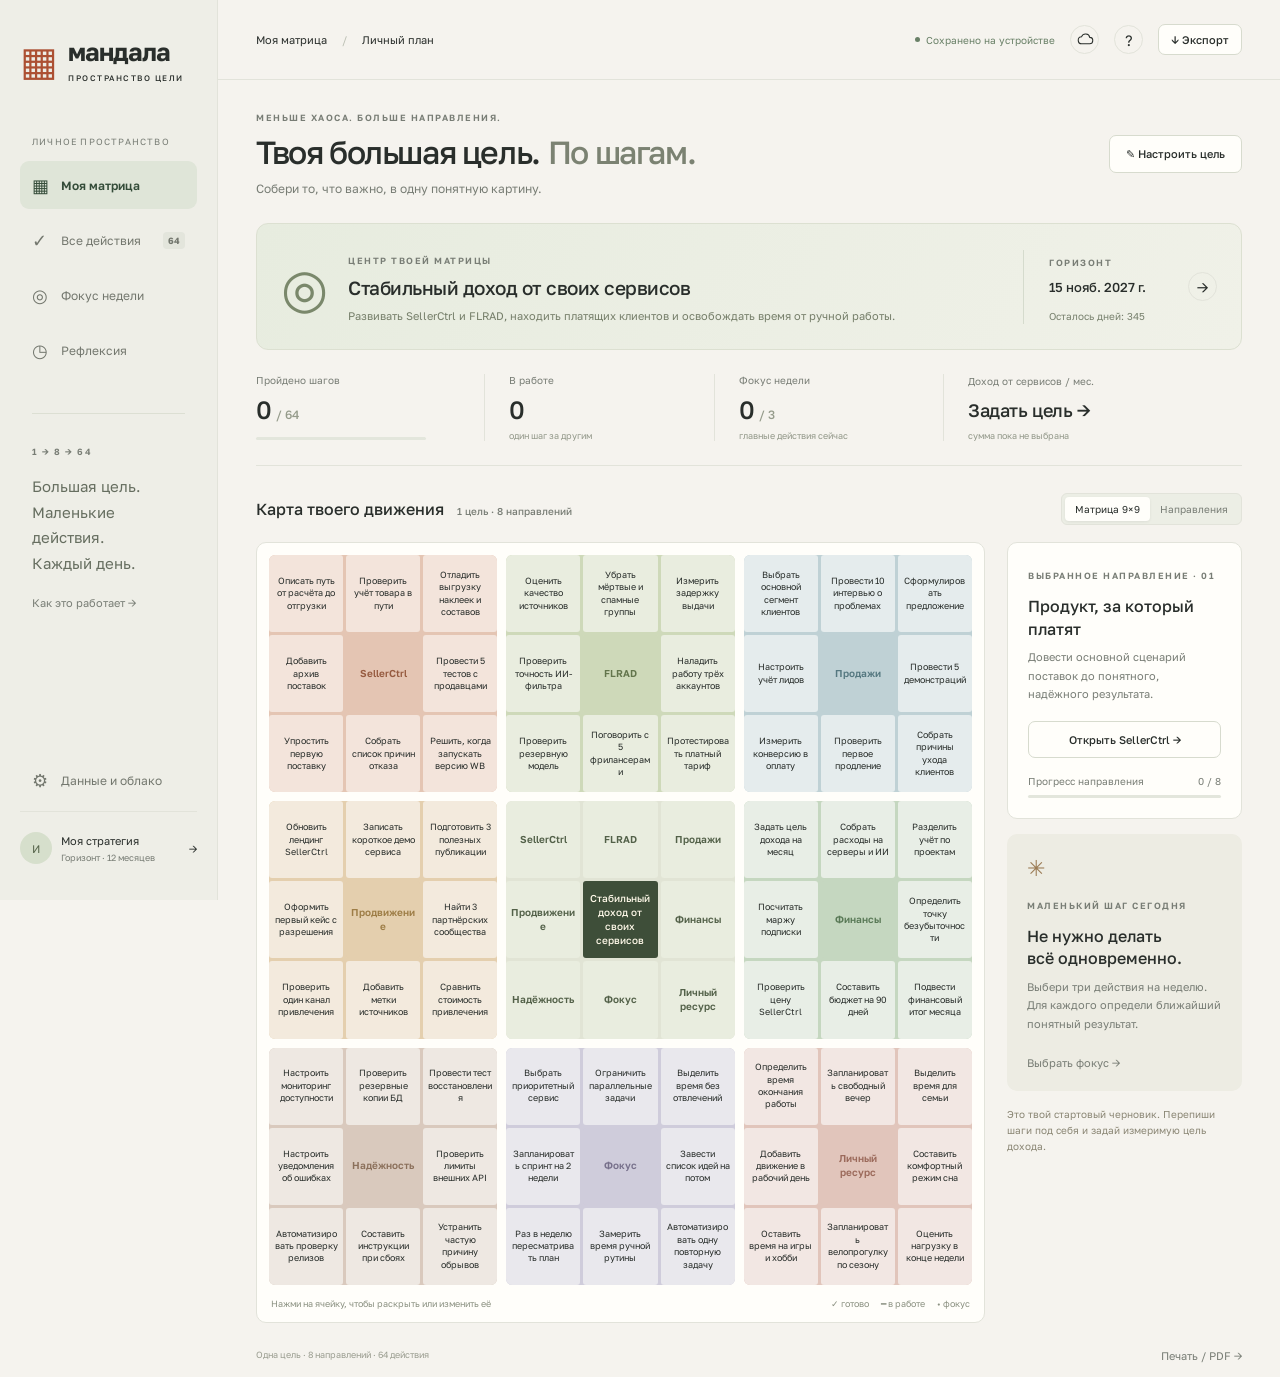
==== index.html @ 82a9fc9a "update 0.2" ====
<!doctype html>
<html lang="ru"><head><meta charset="utf-8"><meta name="viewport" content="width=device-width,initial-scale=1"><meta name="theme-color" content="#f5f3ee"><meta name="description" content="Личная матрица целей: одно намерение, восемь направлений, 64 конкретных шага."><title>Мандала — пространство цели</title><link rel="icon" href="assets/icon.svg" type="image/svg+xml"><link rel="stylesheet" href="styles.css"></head>
<body>
<aside class="sidebar"><a href="#" class="brand" aria-label="Мандала — главная"><span class="brand-mark">▦</span><span>мандала<small>ПРОСТРАНСТВО ЦЕЛИ</small></span></a><div class="workspace-label">ЛИЧНОЕ ПРОСТРАНСТВО</div><nav aria-label="Основная навигация"><button class="nav active" data-view="matrix"><span>▦</span> Моя матрица</button><button class="nav" data-view="actions"><span class="nav-check">✓</span> Все действия <b>64</b></button><button class="nav" data-view="focus"><span>◎</span> Фокус недели</button><button class="nav" data-view="reviews"><span>◷</span> Рефлексия</button></nav><div class="sidebar-note"><span class="eyebrow">1 → 8 → 64</span><p>Большая цель.<br>Маленькие действия.<br>Каждый день.</p><button class="text-btn" data-act="help">Как это работает →</button></div><div class="sidebar-bottom"><button class="nav" data-act="settings"><span>⚙︎</span> Данные и облако</button><button class="profile" data-act="goal"><span class="avatar">И</span><span>Моя стратегия<small>Горизонт · 12 месяцев</small></span><span>→</span></button></div></aside>
<main><header class="topbar"><span id="breadcrumb">Моя матрица <span class="slash">/</span> Личный план</span><div class="top-actions"><span id="save-state" role="status"><i></i> Сохранено на устройстве</span><button class="icon-btn" data-act="settings" aria-label="Данные и облако"><svg aria-hidden="true" viewBox="0 0 24 24" width="17" height="17" fill="none" stroke="currentColor" stroke-width="1.5"><path d="M7 18a5 5 0 0 1-.5-10A6 6 0 0 1 18 9a4.5 4.5 0 0 1-.5 9Z"/></svg></button><button class="icon-btn" data-act="help" aria-label="Помощь">?</button><button class="btn small" data-act="export">↓ Экспорт</button></div></header>
<div class="page"><section class="page-heading"><div><div class="eyebrow">МЕНЬШЕ ХАОСА. БОЛЬШЕ НАПРАВЛЕНИЯ.</div><h1 id="page-title">Твоя большая цель.<span>По шагам.</span></h1><p id="page-description">Собери то, что важно, в одну понятную картину.</p></div><button class="btn" data-act="goal">✎ Настроить цель</button></section>
<section class="goal-banner"><div class="goal-symbol">◎</div><div class="goal-copy"><span class="eyebrow">ЦЕНТР ТВОЕЙ МАТРИЦЫ</span><h2 id="goal-title"></h2><p id="goal-subtitle"></p></div><div class="goal-deadline"><span class="eyebrow">ГОРИЗОНТ</span><strong id="goal-date"></strong><small id="days-left"></small></div><button class="icon-btn" data-act="goal" aria-label="Редактировать главную цель">→</button></section>
<section class="metrics" aria-label="Прогресс"><div><span>Пройдено шагов</span><strong id="done-count">0 <small>/ 64</small></strong><div class="progress-track"><i id="total-bar"></i></div></div><div><span>В работе</span><strong id="doing-count">0</strong><small>один шаг за другим</small></div><div><span>Фокус недели</span><strong id="focus-count">0 <small>/ 3</small></strong><small>главные действия сейчас</small></div><button data-act="goal" class="metric-button"><span>Доход от сервисов / мес.</span><strong id="income">Задать цель →</strong><small id="income-note">выбери свой ориентир</small></button></section>
<div id="view-content"></div>
<footer><span>Одна цель · 8 направлений · 64 действия</span><button class="text-btn" data-act="print">Печать / PDF →</button></footer></div></main>
<dialog id="editor" aria-labelledby="dialog-title"><div class="dialog-head"><span class="eyebrow" id="dialog-kicker">ТВОЙ СЛЕДУЮЩИЙ ШАГ</span><button class="icon-btn" data-act="close" aria-label="Закрыть">×</button></div><div id="dialog-content"></div></dialog><div id="toast" role="status" aria-live="polite"></div><input type="file" id="import-file" accept="application/json,.json" hidden>
<script src="seed.js"></script><script src="core.js"></script><script src="app.js"></script></body></html>
---- styles.css ----
@import url('https://fonts.googleapis.com/css2?family=Golos+Text:wght@400;500;600;700;800&display=swap');
:root{--paper:#f5f3ee;--white:#fffefa;--ink:#292e2b;--muted:#787d75;--line:#e2e3da;--accent:#ac5033;--green:#466954;--soft:#eef1e8;--shadow:0 16px 60px #252e2114;font-family:'Golos Text',-apple-system,BlinkMacSystemFont,'Segoe UI',sans-serif;color:var(--ink);background:var(--paper);font-synthesis:none}*{box-sizing:border-box}body{margin:0}button,input,textarea,select{font:inherit}button,a,input,textarea,select{-webkit-tap-highlight-color:transparent}button{cursor:pointer;color:inherit}button:disabled{opacity:.5;cursor:wait}button:focus-visible,a:focus-visible{outline:3px solid #b47956;outline-offset:3px}button{transition:background .16s,box-shadow .16s}a{color:var(--accent)}.sidebar{position:fixed;inset:0 auto 0 0;width:218px;background:#eeeee7;border-right:1px solid var(--line);padding:36px 20px;display:flex;flex-direction:column;z-index:10}.brand{display:flex;gap:11px;align-items:center;text-decoration:none;color:var(--ink);font-size:25px;font-weight:700;letter-spacing:-1px}.brand-mark{font-size:40px;color:var(--accent);line-height:1}.brand small{display:block;font-size:8px;letter-spacing:1.5px;margin-top:6px;font-weight:500}.workspace-label{font-size:9px;letter-spacing:1.2px;color:var(--muted);margin:53px 12px 14px}.nav{border:0;background:transparent;width:100%;padding:13px 12px;text-align:left;border-radius:9px;display:flex;gap:10px;align-items:center;font-size:12px;margin-bottom:7px;color:#73776e}.nav>span{font-size:18px;width:19px}.nav b{margin-left:auto;background:#e3e5dc;padding:3px 5px;font-size:9px;border-radius:4px}.nav:hover,.nav.active{background:#dfe5d8;color:#344c39}.nav.active{font-weight:600}.sidebar-note{border-top:1px solid #dcdfd3;margin:32px 12px 0;padding-top:25px}.eyebrow{font-size:9px;letter-spacing:1.5px;font-weight:600;color:var(--muted)}.sidebar-note p{font-size:15px;line-height:1.7;color:#666e60}.text-btn{border:0;background:none;padding:0;font-size:11px;color:var(--muted)}.text-btn:hover{color:var(--accent)}.sidebar-bottom{margin-top:auto;padding-top:30px}.profile{display:flex;gap:9px;align-items:center;border:0;border-top:1px solid var(--line);padding:20px 0 0;background:none;text-align:left;width:100%;font-size:11px}.profile small{display:block;color:var(--muted);font-size:9px;margin-top:5px}.profile>span:last-child{margin-left:auto}.avatar{display:grid;place-items:center;background:#d6dfcc;border-radius:50%;width:32px;height:32px;color:#56654b}main{margin-left:218px}.topbar{height:80px;border-bottom:1px solid var(--line);display:flex;align-items:center;justify-content:space-between;padding:0 38px;font-size:11px}.slash{padding:0 12px;color:#bbbfb3}.top-actions{display:flex;gap:15px;align-items:center}#save-state{color:#698067;font-size:10px;display:flex;align-items:center;gap:6px}#save-state i{width:5px;height:5px;background:currentColor;border-radius:50%}.icon-btn{display:inline-grid;place-items:center;border:1px solid var(--line);border-radius:50%;width:29px;height:29px;background:transparent;font-size:15px;flex-shrink:0}.btn{border:1px solid #d7dbce;background:var(--white);border-radius:7px;padding:11px 16px;font-size:11px;font-weight:500;display:inline-flex;gap:7px;align-items:center;justify-content:center;text-decoration:none}.btn:hover{background:#eeeee5}.btn.primary{background:var(--ink);color:white;border-color:var(--ink)}.btn.primary:hover{background:#435144}.btn.small{padding:8px 12px}.btn.danger{color:#a14837}.page{padding:32px 38px 15px;max-width:1600px;margin:auto}.page-heading{display:flex;align-items:center;justify-content:space-between;margin-bottom:27px;gap:20px}.page-heading h1{font-size:32px;letter-spacing:-1.4px;font-weight:500;margin:10px 0}.page-heading h1 span{color:#7b8272;margin-left:8px}.page-heading p{font-size:12px;color:var(--muted);margin:0}.goal-banner{border:1px solid #dce0d1;border-radius:12px;background:linear-gradient(120deg,#e7ecdf,#f0f1e8);padding:24px;display:flex;align-items:center;gap:20px}.goal-symbol{font-size:54px;line-height:1;color:#7a886b;flex-shrink:0}.goal-copy{flex:1}.goal-copy h2{font-size:19px;letter-spacing:-.5px;font-weight:500;margin:8px 0}.goal-copy p{font-size:11px;color:#757e69;margin:0;line-height:1.65;max-width:620px}.goal-deadline{border-left:1px solid #d5dbcd;padding-left:25px;min-width:145px}.goal-deadline strong{font-size:13px;display:block;margin:9px 0;font-weight:500}.goal-deadline small{font-size:10px;color:#78816e}.metrics{display:grid;grid-template-columns:1fr 1fr 1fr 1.3fr;border-bottom:1px solid var(--line);padding:24px 0;margin-bottom:27px}.metrics>div,.metric-button{padding:0 24px;border-right:1px solid var(--line)}.metrics>div:first-child{padding-left:0}.metrics>div>span,.metric-button>span{display:block;font-size:10px;color:var(--muted);margin-bottom:8px}.metrics strong{display:block;font-size:25px;font-weight:500;letter-spacing:-.8px}.metrics strong small{font-size:12px;color:#959b8b;letter-spacing:0}.metrics>div>small,.metric-button>small{display:block;margin-top:5px;font-size:9px;color:#929889}.metric-button{border:0;background:transparent;text-align:left;padding-right:0}.metric-button strong{font-size:18px;letter-spacing:-.4px;margin:12px 0 9px}.progress-track{height:3px;background:#e3e6dc;margin-top:12px;width:100%;max-width:170px;border-radius:3px}.progress-track i{display:block;height:100%;background:#7d9467;border-radius:3px}.section-bar{display:flex;justify-content:space-between;align-items:center;margin-bottom:17px;gap:12px}.section-bar h3{font-size:16px;font-weight:500;margin:0}.section-bar small{color:var(--muted);font-size:10px;margin-left:9px}.segmented{display:flex;border:1px solid var(--line);border-radius:6px;padding:3px;background:#eceee5}.segmented button{border:0;padding:6px 10px;background:none;color:var(--muted);font-size:10px;border-radius:4px}.segmented button.active{background:var(--white);color:var(--ink);box-shadow:0 1px 3px #0001}.matrix-layout{display:grid;grid-template-columns:minmax(0,1fr) 235px;gap:22px;align-items:start}.matrix-shell{border:1px solid var(--line);border-radius:10px;padding:12px;background:#fffefa;overflow-x:auto}.matrix{display:grid;grid-template-columns:repeat(3,minmax(0,1fr));gap:9px;min-width:600px}.block{display:grid;grid-template-columns:repeat(3,minmax(0,1fr));gap:3px;border-radius:6px;overflow:hidden;background:var(--tone)}.cell{border:0;border-radius:3px;background:var(--pale);padding:7px 5px;min-width:0;aspect-ratio:1 / 1.04;font-size:9px;line-height:1.38;overflow-wrap:anywhere;text-align:center;position:relative;display:flex;align-items:center;justify-content:center}.cell:hover{filter:brightness(.96);box-shadow:inset 0 0 0 2px var(--tone)}.cell.area-cell{background:var(--tone);font-weight:600;color:var(--deep);font-size:10px}.cell.goal-cell{background:#3e4e39;color:#fff9e9;font-size:10px;font-weight:500;padding:6px}.block.central{background:#e1e4d5}.block.central .area-cell{background:#e9eddf;color:#536149}.cell.done::after{content:'✓';position:absolute;right:3px;top:1px;font-size:9px;color:#416b38}.cell.doing{box-shadow:inset 0 -3px var(--deep)}.cell.focused::before{content:'•';position:absolute;left:5px;top:0;color:var(--accent)}.matrix-caption{display:flex;justify-content:space-between;gap:10px;font-size:9px;color:#8b9181;margin:13px 2px 1px}.legend{display:flex;gap:12px}.legend i{display:inline-block;width:5px;height:5px;background:#7e956c;border-radius:50%;margin-right:4px}.side-card{border:1px solid var(--line);border-radius:10px;background:var(--white);padding:20px;margin-bottom:15px}.side-card h3{font-size:16px;font-weight:500;line-height:1.4;margin:12px 0 8px}.side-card p{font-size:11px;line-height:1.7;color:var(--muted);margin:0 0 17px}.side-card .btn{width:100%}.mini-progress{display:flex;justify-content:space-between;font-size:10px;color:var(--muted);margin:17px 0 6px}.side-card .progress-track{max-width:none;margin-top:8px}.side-card.tip{background:#edece3;border:0}.tip-icon{color:#9b7b54;font-size:22px;margin-bottom:12px}.draft-note{font-size:10px;line-height:1.6;color:#8a8674;margin:14px 0 0}.areas-grid{display:grid;grid-template-columns:repeat(4,1fr);gap:12px}.area-card{border:1px solid var(--line);border-radius:10px;background:var(--pale);padding:20px;text-align:left;min-height:150px}.area-card h3{font-size:17px;margin:15px 0 9px;font-weight:500}.area-card p{font-size:11px;color:var(--muted);line-height:1.5}.area-card small{color:var(--deep);font-size:10px}.area-num{font-size:10px;color:var(--deep)}.focus-matrix{display:grid;grid-template-columns:repeat(3,1fr);gap:8px}.focus-matrix .cell{font-size:13px;aspect-ratio:1.1;min-height:90px}.focus-matrix .area-cell{font-size:18px}.direction-header{display:flex;align-items:center;justify-content:space-between;margin-bottom:18px}.direction-header h3{font-size:19px;font-weight:500;margin:0}.filter-row{display:flex;gap:10px;margin-bottom:20px}.filter-row input{flex:1;min-width:80px}.filter-row select{max-width:220px}.task-list{display:grid;gap:8px}.task-row{display:flex;align-items:center;background:var(--white);border:1px solid var(--line);border-radius:9px;padding:14px 17px;gap:14px}.task-check{border:1px solid #cfd4c5;background:transparent;width:22px;height:22px;border-radius:50%;flex-shrink:0;padding:0;font-size:11px}.task-check.checked{background:#64805b;border-color:#64805b;color:white}.task-body{flex:1;border:0;background:none;text-align:left;padding:0;min-width:0}.task-body strong{display:block;font-size:12px;font-weight:500;overflow-wrap:anywhere}.task-body small{display:block;font-size:10px;color:var(--muted);margin-top:6px}.task-row.is-done .task-body strong{text-decoration:line-through;color:#7d8574}.star-btn{border:0;background:none;color:#9b9d8e;font-size:22px;padding:5px}.star-btn.selected{color:var(--accent)}.badge{font-size:9px;padding:5px 8px;border-radius:4px;background:#edf0e6;color:#738367;white-space:nowrap}.badge.doing{background:#f3e9d8;color:#9e7845}.badge.overdue{background:#f7e3df;color:#9f5141}.empty-state{padding:60px 25px;border:1px dashed #ced5c4;text-align:center;border-radius:10px}.empty-state h3{font-size:19px;font-weight:500}.empty-state p{font-size:12px;color:var(--muted);line-height:1.8;max-width:440px;margin:0 auto 20px}.review-grid{display:grid;grid-template-columns:repeat(2,1fr);gap:16px}.review-card{border:1px solid var(--line);border-radius:10px;background:var(--white);padding:24px}.review-card h3{font-size:16px;font-weight:500;margin-top:0}.review-card h4{font-size:10px;text-transform:uppercase;color:var(--muted);letter-spacing:1px;margin:20px 0 7px}.review-card p{font-size:12px;white-space:pre-wrap;line-height:1.7;overflow-wrap:anywhere}.review-card .text-btn{margin-right:15px}footer{display:flex;justify-content:space-between;padding:26px 0 0;color:#9a9d90;font-size:9px}dialog{border:1px solid #d9ddcf;padding:25px;border-radius:15px;background:var(--white);color:var(--ink);width:560px;max-width:calc(100vw - 24px);max-height:90dvh;box-shadow:var(--shadow)}dialog::backdrop{background:#29322670;backdrop-filter:blur(4px)}.dialog-head{display:flex;justify-content:space-between;align-items:center}.dialog-head .icon-btn{font-size:20px}dialog h2{font-size:25px;font-weight:500;letter-spacing:-.6px;margin:16px 0 9px}dialog p{font-size:12px;line-height:1.7;color:var(--muted)}label{display:block;font-size:11px;font-weight:500;margin:18px 0 7px}input,textarea,select{width:100%;border:1px solid #d9ddcf;border-radius:6px;background:#fffefb;padding:11px 12px;font-size:12px;color:var(--ink)}input:focus,textarea:focus,select:focus{outline:2px solid #9ba98c;outline-offset:1px}textarea{resize:vertical;line-height:1.6;min-height:86px}.form-row{display:grid;grid-template-columns:1fr 1fr;gap:14px}.dialog-actions{display:flex;justify-content:flex-end;gap:10px;margin-top:24px}.check-label{display:flex;align-items:center;gap:9px;font-weight:400}.check-label input{width:auto;accent-color:var(--accent)}.help-grid{display:grid;grid-template-columns:1fr;gap:10px;margin-top:20px}.help-grid div{background:var(--soft);padding:13px;border-radius:6px;font-size:12px;line-height:1.65}.help-grid b{color:var(--green)}.settings-block{border-top:1px solid var(--line);padding:18px 0 0;margin-top:20px}.settings-block h3{font-size:14px;font-weight:500;margin:0 0 9px}.settings-buttons{display:flex;flex-wrap:wrap;gap:8px}.small-note{font-size:10px!important;line-height:1.65}.notice{border:1px solid #e6d5b4;background:#fbf4e6;border-radius:7px;padding:12px;margin:12px 0;font-size:11px;line-height:1.7;color:#866b42}.error{color:#a13a27!important}.cloud-status{font-size:12px;color:var(--green);line-height:1.6;margin:12px 0;overflow-wrap:anywhere}#toast{position:fixed;bottom:28px;left:50%;transform:translate(-50%,15px);padding:12px 20px;background:#303e2e;color:white;box-shadow:var(--shadow);border-radius:8px;font-size:12px;max-width:90vw;z-index:100;opacity:0;pointer-events:none;transition:opacity .2s,transform .2s}.show#toast{opacity:1;transform:translate(-50%,0)}.mobile-hint{display:none}
@media(min-width:1700px){.cell{font-size:11px}.cell.area-cell,.cell.goal-cell{font-size:12px}}
@media(max-width:1250px){.sidebar{width:185px;padding:30px 15px}.brand{font-size:22px}main{margin-left:185px}.page{padding:28px 25px}.topbar{padding:0 25px}.matrix-layout{grid-template-columns:minmax(0,1fr)}.matrix-aside{display:grid;grid-template-columns:1fr 1fr;gap:14px}.matrix-aside .draft-note{display:none}.matrix{min-width:570px}.cell{font-size:10px;aspect-ratio:1.2}.goal-copy h2{font-size:18px}.areas-grid{grid-template-columns:repeat(2,1fr)}}
@media(max-width:760px){.sidebar{position:sticky;top:0;width:100%;height:auto;padding:13px 17px 7px;border-right:0;border-bottom:1px solid var(--line);background:#eeeee7f7;backdrop-filter:blur(8px)}.brand{font-size:20px;gap:8px}.brand-mark{font-size:29px}.brand small{font-size:6px;margin-top:3px}.workspace-label,.sidebar-note,.sidebar-bottom{display:none}.sidebar nav{display:flex;gap:4px;margin-top:12px}.nav{font-size:10px;justify-content:center;padding:9px 5px;gap:4px;margin:0}.nav>span{font-size:14px;width:auto}.nav b{display:none}main{margin:0}.topbar{height:51px;padding:0 18px}.topbar>#breadcrumb{display:none}.top-actions{justify-content:space-between;width:100%;gap:9px}#save-state{font-size:9px;flex:1}.page{padding:25px 18px}.page-heading{align-items:flex-start;margin-bottom:22px}.page-heading h1{font-size:26px;line-height:1.25;letter-spacing:-1px}.page-heading h1 span{display:block;margin-left:0}.page-heading .eyebrow{font-size:7px;letter-spacing:1px}.page-heading p{font-size:11px;line-height:1.6}.page-heading>.btn{font-size:0;padding:8px;white-space:nowrap}.page-heading>.btn:after{content:'✎';font-size:15px}.goal-banner{padding:18px;gap:12px;align-items:flex-start;flex-wrap:wrap}.goal-symbol{font-size:35px}.goal-copy{flex-basis:calc(100% - 50px)}.goal-copy h2{font-size:16px;line-height:1.5}.goal-copy p{font-size:10px}.goal-deadline{border:0;border-top:1px solid #d5dbcd;padding:12px 0 0;flex:1;display:flex;align-items:center;gap:10px;flex-wrap:wrap}.goal-deadline strong{font-size:11px;margin:0}.goal-deadline small{font-size:9px}.goal-banner>.icon-btn{align-self:flex-end}.metrics{grid-template-columns:1fr 1fr;gap:20px 0;padding:22px 0;margin-bottom:22px}.metrics>div,.metric-button{padding:0 15px}.metrics>div:nth-child(2){border:0}.metrics>div:nth-child(3){padding-left:0}.metrics strong{font-size:23px}.metrics .metric-button strong{font-size:15px;margin:10px 0 7px}.metrics>div>span,.metric-button>span{font-size:9px}.section-bar{flex-wrap:wrap;gap:12px}.section-bar h3{font-size:14px}.section-bar small{font-size:9px;margin-left:0;display:block;margin-top:4px}.segmented button{font-size:9px;padding:7px 8px}.matrix-shell{padding:8px}.matrix{gap:7px}.matrix-caption{font-size:8px;flex-wrap:wrap;line-height:1.8}.mobile-hint{display:block;font-size:10px;color:var(--muted);margin-bottom:12px}.matrix-aside{grid-template-columns:1fr}.matrix-aside .tip{display:none}.side-card{padding:18px}.area-card{padding:16px;min-height:140px}.area-card h3{font-size:16px}.area-card p{font-size:10px}.filter-row{flex-wrap:wrap}.filter-row input{flex-basis:100%}.filter-row select{max-width:none;width:calc(50% - 5px)}.task-row{gap:10px;padding:13px 12px}.task-row .badge{display:none}.task-body strong{font-size:11px;line-height:1.6}.task-body small{font-size:9px;line-height:1.6}.review-grid{grid-template-columns:1fr}.focus-matrix .cell{font-size:10px;aspect-ratio:1;min-height:85px}.focus-matrix .area-cell{font-size:14px}.direction-header h3{font-size:16px}dialog{padding:20px}dialog h2{font-size:22px}footer{font-size:8px;gap:10px}.legend{gap:7px}}
@media print{@page{size:A3 landscape;margin:12mm}body{background:white}.sidebar,.topbar,.page-heading,.metrics,.matrix-aside,.section-bar,.mobile-hint,footer,dialog,#toast,.matrix-caption,.goal-banner>.icon-btn{display:none!important}main{margin:0}.page{padding:0;max-width:none}.goal-banner{background:white;margin-bottom:12px}.matrix-layout{display:block}.matrix-shell{border:0;padding:0;overflow:visible}.matrix{min-width:0;gap:6px}.cell{aspect-ratio:auto;height:55px;font-size:10px!important;-webkit-print-color-adjust:exact;print-color-adjust:exact}.cell.area-cell{font-size:11px!important}.block{gap:2px}button{color:inherit}}
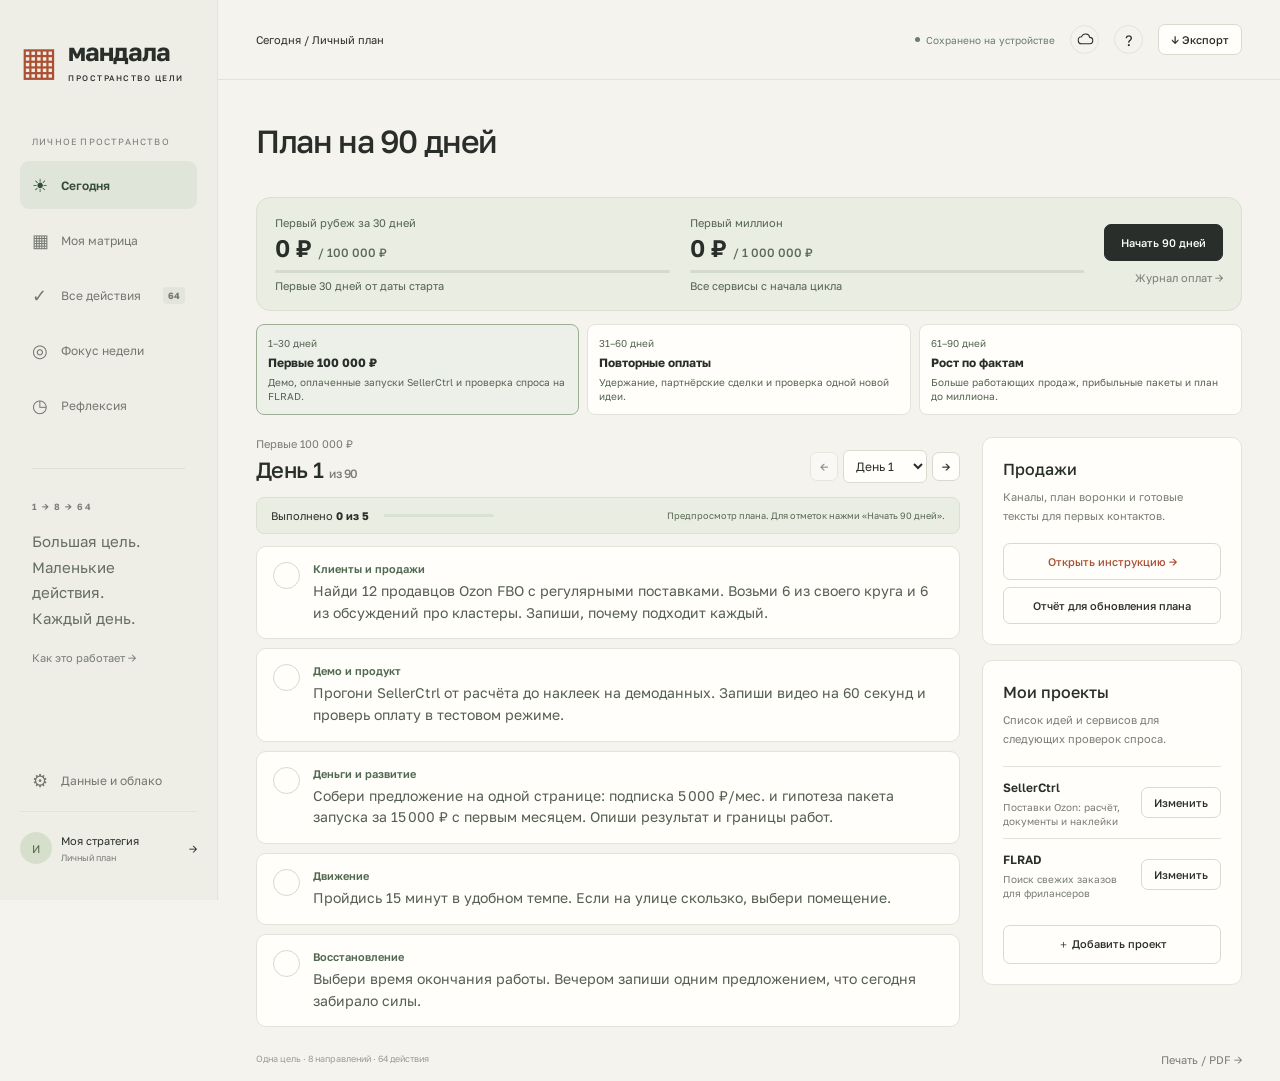
==== commit 7eed0708: "update 0.3" ====
--- a/index.html
+++ b/index.html
@@ -1,7 +1,7 @@
 <!doctype html>
 <html lang="ru"><head><meta charset="utf-8"><meta name="viewport" content="width=device-width,initial-scale=1"><meta name="theme-color" content="#f5f3ee"><meta name="description" content="Личная матрица целей: одно намерение, восемь направлений, 64 конкретных шага."><title>Мандала — пространство цели</title><link rel="icon" href="assets/icon.svg" type="image/svg+xml"><link rel="stylesheet" href="styles.css"></head>
 <body>
-<aside class="sidebar"><a href="#" class="brand" aria-label="Мандала — главная"><span class="brand-mark">▦</span><span>мандала<small>ПРОСТРАНСТВО ЦЕЛИ</small></span></a><div class="workspace-label">ЛИЧНОЕ ПРОСТРАНСТВО</div><nav aria-label="Основная навигация"><button class="nav active" data-view="matrix"><span>▦</span> Моя матрица</button><button class="nav" data-view="actions"><span class="nav-check">✓</span> Все действия <b>64</b></button><button class="nav" data-view="focus"><span>◎</span> Фокус недели</button><button class="nav" data-view="reviews"><span>◷</span> Рефлексия</button></nav><div class="sidebar-note"><span class="eyebrow">1 → 8 → 64</span><p>Большая цель.<br>Маленькие действия.<br>Каждый день.</p><button class="text-btn" data-act="help">Как это работает →</button></div><div class="sidebar-bottom"><button class="nav" data-act="settings"><span>⚙︎</span> Данные и облако</button><button class="profile" data-act="goal"><span class="avatar">И</span><span>Моя стратегия<small>Горизонт · 12 месяцев</small></span><span>→</span></button></div></aside>
+<aside class="sidebar"><a href="#" class="brand" aria-label="Мандала — главная"><span class="brand-mark">▦</span><span>мандала<small>ПРОСТРАНСТВО ЦЕЛИ</small></span></a><div class="workspace-label">ЛИЧНОЕ ПРОСТРАНСТВО</div><nav aria-label="Основная навигация"><button class="nav active" data-view="today"><span>☀︎</span> Сегодня</button><button class="nav" data-view="matrix"><span>▦</span> Моя матрица</button><button class="nav" data-view="actions"><span class="nav-check">✓</span> Все действия <b>64</b></button><button class="nav" data-view="focus"><span>◎</span> Фокус недели</button><button class="nav" data-view="reviews"><span>◷</span> Рефлексия</button></nav><div class="sidebar-note"><span class="eyebrow">1 → 8 → 64</span><p>Большая цель.<br>Маленькие действия.<br>Каждый день.</p><button class="text-btn" data-act="help">Как это работает →</button></div><div class="sidebar-bottom"><button class="nav" data-act="settings"><span>⚙︎</span> Данные и облако</button><button class="profile" data-act="goal"><span class="avatar">И</span><span>Моя стратегия<small>Личный план</small></span><span>→</span></button></div></aside>
 <main><header class="topbar"><span id="breadcrumb">Моя матрица <span class="slash">/</span> Личный план</span><div class="top-actions"><span id="save-state" role="status"><i></i> Сохранено на устройстве</span><button class="icon-btn" data-act="settings" aria-label="Данные и облако"><svg aria-hidden="true" viewBox="0 0 24 24" width="17" height="17" fill="none" stroke="currentColor" stroke-width="1.5"><path d="M7 18a5 5 0 0 1-.5-10A6 6 0 0 1 18 9a4.5 4.5 0 0 1-.5 9Z"/></svg></button><button class="icon-btn" data-act="help" aria-label="Помощь">?</button><button class="btn small" data-act="export">↓ Экспорт</button></div></header>
 <div class="page"><section class="page-heading"><div><div class="eyebrow">МЕНЬШЕ ХАОСА. БОЛЬШЕ НАПРАВЛЕНИЯ.</div><h1 id="page-title">Твоя большая цель.<span>По шагам.</span></h1><p id="page-description">Собери то, что важно, в одну понятную картину.</p></div><button class="btn" data-act="goal">✎ Настроить цель</button></section>
 <section class="goal-banner"><div class="goal-symbol">◎</div><div class="goal-copy"><span class="eyebrow">ЦЕНТР ТВОЕЙ МАТРИЦЫ</span><h2 id="goal-title"></h2><p id="goal-subtitle"></p></div><div class="goal-deadline"><span class="eyebrow">ГОРИЗОНТ</span><strong id="goal-date"></strong><small id="days-left"></small></div><button class="icon-btn" data-act="goal" aria-label="Редактировать главную цель">→</button></section>
@@ -9,4 +9,4 @@
 <div id="view-content"></div>
 <footer><span>Одна цель · 8 направлений · 64 действия</span><button class="text-btn" data-act="print">Печать / PDF →</button></footer></div></main>
 <dialog id="editor" aria-labelledby="dialog-title"><div class="dialog-head"><span class="eyebrow" id="dialog-kicker">ТВОЙ СЛЕДУЮЩИЙ ШАГ</span><button class="icon-btn" data-act="close" aria-label="Закрыть">×</button></div><div id="dialog-content"></div></dialog><div id="toast" role="status" aria-live="polite"></div><input type="file" id="import-file" accept="application/json,.json" hidden>
-<script src="seed.js"></script><script src="core.js"></script><script src="app.js"></script></body></html>
+<script src="seed.js"></script><script src="daily.js"></script><script src="plan-data.js"></script><script src="plan.js"></script><script src="core.js"></script><script src="app.js"></script></body></html>
--- a/styles.css
+++ b/styles.css
@@ -4,3 +4,140 @@
 @media(max-width:1250px){.sidebar{width:185px;padding:30px 15px}.brand{font-size:22px}main{margin-left:185px}.page{padding:28px 25px}.topbar{padding:0 25px}.matrix-layout{grid-template-columns:minmax(0,1fr)}.matrix-aside{display:grid;grid-template-columns:1fr 1fr;gap:14px}.matrix-aside .draft-note{display:none}.matrix{min-width:570px}.cell{font-size:10px;aspect-ratio:1.2}.goal-copy h2{font-size:18px}.areas-grid{grid-template-columns:repeat(2,1fr)}}
 @media(max-width:760px){.sidebar{position:sticky;top:0;width:100%;height:auto;padding:13px 17px 7px;border-right:0;border-bottom:1px solid var(--line);background:#eeeee7f7;backdrop-filter:blur(8px)}.brand{font-size:20px;gap:8px}.brand-mark{font-size:29px}.brand small{font-size:6px;margin-top:3px}.workspace-label,.sidebar-note,.sidebar-bottom{display:none}.sidebar nav{display:flex;gap:4px;margin-top:12px}.nav{font-size:10px;justify-content:center;padding:9px 5px;gap:4px;margin:0}.nav>span{font-size:14px;width:auto}.nav b{display:none}main{margin:0}.topbar{height:51px;padding:0 18px}.topbar>#breadcrumb{display:none}.top-actions{justify-content:space-between;width:100%;gap:9px}#save-state{font-size:9px;flex:1}.page{padding:25px 18px}.page-heading{align-items:flex-start;margin-bottom:22px}.page-heading h1{font-size:26px;line-height:1.25;letter-spacing:-1px}.page-heading h1 span{display:block;margin-left:0}.page-heading .eyebrow{font-size:7px;letter-spacing:1px}.page-heading p{font-size:11px;line-height:1.6}.page-heading>.btn{font-size:0;padding:8px;white-space:nowrap}.page-heading>.btn:after{content:'✎';font-size:15px}.goal-banner{padding:18px;gap:12px;align-items:flex-start;flex-wrap:wrap}.goal-symbol{font-size:35px}.goal-copy{flex-basis:calc(100% - 50px)}.goal-copy h2{font-size:16px;line-height:1.5}.goal-copy p{font-size:10px}.goal-deadline{border:0;border-top:1px solid #d5dbcd;padding:12px 0 0;flex:1;display:flex;align-items:center;gap:10px;flex-wrap:wrap}.goal-deadline strong{font-size:11px;margin:0}.goal-deadline small{font-size:9px}.goal-banner>.icon-btn{align-self:flex-end}.metrics{grid-template-columns:1fr 1fr;gap:20px 0;padding:22px 0;margin-bottom:22px}.metrics>div,.metric-button{padding:0 15px}.metrics>div:nth-child(2){border:0}.metrics>div:nth-child(3){padding-left:0}.metrics strong{font-size:23px}.metrics .metric-button strong{font-size:15px;margin:10px 0 7px}.metrics>div>span,.metric-button>span{font-size:9px}.section-bar{flex-wrap:wrap;gap:12px}.section-bar h3{font-size:14px}.section-bar small{font-size:9px;margin-left:0;display:block;margin-top:4px}.segmented button{font-size:9px;padding:7px 8px}.matrix-shell{padding:8px}.matrix{gap:7px}.matrix-caption{font-size:8px;flex-wrap:wrap;line-height:1.8}.mobile-hint{display:block;font-size:10px;color:var(--muted);margin-bottom:12px}.matrix-aside{grid-template-columns:1fr}.matrix-aside .tip{display:none}.side-card{padding:18px}.area-card{padding:16px;min-height:140px}.area-card h3{font-size:16px}.area-card p{font-size:10px}.filter-row{flex-wrap:wrap}.filter-row input{flex-basis:100%}.filter-row select{max-width:none;width:calc(50% - 5px)}.task-row{gap:10px;padding:13px 12px}.task-row .badge{display:none}.task-body strong{font-size:11px;line-height:1.6}.task-body small{font-size:9px;line-height:1.6}.review-grid{grid-template-columns:1fr}.focus-matrix .cell{font-size:10px;aspect-ratio:1;min-height:85px}.focus-matrix .area-cell{font-size:14px}.direction-header h3{font-size:16px}dialog{padding:20px}dialog h2{font-size:22px}footer{font-size:8px;gap:10px}.legend{gap:7px}}
 @media print{@page{size:A3 landscape;margin:12mm}body{background:white}.sidebar,.topbar,.page-heading,.metrics,.matrix-aside,.section-bar,.mobile-hint,footer,dialog,#toast,.matrix-caption,.goal-banner>.icon-btn{display:none!important}main{margin:0}.page{padding:0;max-width:none}.goal-banner{background:white;margin-bottom:12px}.matrix-layout{display:block}.matrix-shell{border:0;padding:0;overflow:visible}.matrix{min-width:0;gap:6px}.cell{aspect-ratio:auto;height:55px;font-size:10px!important;-webkit-print-color-adjust:exact;print-color-adjust:exact}.cell.area-cell{font-size:11px!important}.block{gap:2px}button{color:inherit}}
+
+.daily-layout {
+ display:grid;
+ grid-template-columns:minmax(0, 1fr) 260px;
+ align-items:start;
+ gap:22px;
+}
+.daily-header {display:flex; align-items:end; justify-content:space-between; gap:14px; margin-bottom:14px}
+.daily-header h2 {font-size:22px; font-weight:500; margin:6px 0 0; letter-spacing:-.55px}
+.daily-date {color:var(--muted); font-size:11px}
+.daily-toolbar {display:flex; align-items:center; gap:9px}
+.daily-toolbar label {margin:0; color:var(--muted)}
+.daily-toolbar select {width:auto; padding:7px 8px}
+.daily-progress {
+ display:flex;
+ align-items:center;
+ gap:15px;
+ padding:11px 14px;
+ border:1px solid #dce0d1;
+ background:#e9ede2;
+ border-radius:8px;
+ margin-bottom:12px;
+ font-size:11px;
+}
+.daily-progress .progress-track {margin:0; flex:1; max-width:110px; background:#d9e0d4}
+.daily-progress small {margin-left:auto; color:#566851}
+.daily-cards {display:grid; gap:9px}
+.daily-card {
+ display:grid;
+ grid-template-columns:28px minmax(0, 1fr);
+ align-items:start;
+ gap:12px;
+ padding:15px 16px;
+ border:1px solid var(--line);
+ border-radius:10px;
+ background:var(--white);
+}
+.daily-card.completed {background:#f0f3eb}
+.daily-check {
+ display:grid;
+ place-items:center;
+ width:27px;
+ height:27px;
+ border:1px solid #acb6a4;
+ border-radius:50%;
+ background:transparent;
+ font-size:14px;
+ color:#fff;
+ padding:0;
+}
+.daily-check:focus-visible,.daily-check:hover {background:#dfe8d9}
+.daily-check[aria-pressed="true"], .completed .daily-check.archived {background:#4d7054; border-color:#4d7054}
+.daily-check.archived {color:#60725a}
+.completed .daily-check.archived {color:#fff}
+.daily-name {display:flex; flex-wrap:wrap; justify-content:space-between; gap:6px; color:#526951; font-size:11px}
+.daily-name small {font-size:10px; color:var(--muted); white-space:nowrap}
+.daily-card h3 {font-size:15px; margin:6px 0 5px; line-height:1.4; font-weight:600; overflow-wrap:anywhere}
+.daily-card p {font-size:12px; line-height:1.65; margin:0; color:#555e52; overflow-wrap:anywhere}
+.daily-card .daily-result {margin-top:6px; padding-top:6px; border-top:1px solid #ecece4}
+.daily-result strong {margin-right:4px; color:#3e5742}
+.daily-card .text-btn {margin-top:9px; color:#526951}
+.daily-side h3 {margin-top:0}
+.project-list {padding:0; margin:0 0 15px; list-style:none}
+.project-list li {padding:9px 0; border-top:1px solid var(--line); display:flex; gap:8px; align-items:center; justify-content:space-between}
+.project-list strong {font-size:12px; font-weight:600; overflow-wrap:anywhere}
+.project-list small {display:block; margin-top:4px; font-size:10px; line-height:1.45; color:var(--muted); overflow-wrap:anywhere}
+.project-list .btn {width:auto; flex-shrink:0}
+.daily-options .text-btn {color:#445f47}
+.today-view .page-heading>.btn,.today-view .page-heading .eyebrow,.today-view #page-description {display:none}
+.today-view .goal-banner {margin-bottom:24px}
+.today-view .metrics {display:none}
+@media(max-width:1100px) {
+ .daily-layout {grid-template-columns:minmax(0, 1fr) 210px; gap:14px}
+ .daily-side {padding:14px}
+}
+@media(max-width:840px) {
+ .daily-layout {grid-template-columns:minmax(0, 1fr)}
+}
+@media(max-width:760px) {
+ .sidebar nav {display:grid; grid-template-columns:repeat(5, minmax(0,1fr)); gap:3px}
+ .sidebar nav .nav {padding:6px 2px; text-align:center; min-height:40px; display:grid; align-content:center; gap:3px; font-size:9px}
+ .sidebar nav .nav>span {line-height:1}
+ .today-view .page-heading {margin-bottom:14px}
+ .today-view .goal-banner {padding:12px; margin-bottom:18px; align-items:center}
+ .today-view .goal-symbol {font-size:28px}
+ .today-view .goal-copy {flex-basis:0}
+ .today-view .goal-copy .eyebrow,.today-view .goal-copy p,.today-view .goal-deadline {display:none}
+ .today-view .goal-copy h2 {font-size:13px; margin:0}
+ .today-view .goal-banner>.icon-btn {align-self:center}
+ .daily-header h2 {font-size:18px}
+ .daily-card {padding:13px 12px; gap:9px}
+ .daily-toolbar label {display:none}
+ .daily-toolbar select {max-width:110px}
+}
+
+.cycle-ledger {
+ display:grid; grid-template-columns:1fr 1fr auto; gap:20px;
+ align-items:center; padding:18px; margin-bottom:13px;
+ border:1px solid #dce0d1; border-radius:14px; background:#e9ede2;
+}
+.cycle-meter {min-width:0}
+.cycle-meter>span,.cycle-meter>small {display:block;font-size:11px;color:#536351}
+.cycle-meter strong {display:block;font-size:24px;font-weight:600;line-height:1.25;margin:4px 0}
+.cycle-meter strong small {font-size:12px;color:#5b6b57;font-weight:500}
+.cycle-meter .progress-track {max-width:100%;margin:7px 0 6px;background:#d3dbcc}
+.cycle-actions {display:grid;justify-items:end;gap:10px}
+.cycle-phases {display:grid;grid-template-columns:repeat(3,minmax(0,1fr));gap:8px;margin-bottom:22px}
+.phase-button {
+ text-align:left;border:1px solid var(--line);border-radius:8px;padding:11px;
+ background:var(--white);display:grid;gap:5px;align-content:start;
+}
+.phase-button.active {border-color:#9eae95;background:#edf0e8}
+.phase-button span,.phase-button small {color:#566451;font-size:10px;line-height:1.4}
+.phase-button strong {font-size:12px}
+.cycle-nav {flex-wrap:wrap;justify-content:end;gap:5px}
+.cycle-nav select {max-width:136px}
+.cycle-nav .btn {padding:7px 9px}
+.daily-header h2 small {font-size:12px;color:var(--muted)}
+.daily-card .plan-task {font-size:14px;line-height:1.55;margin-top:5px}
+.daily-card .daily-name {font-weight:600}
+.daily-side .btn+.btn {margin-top:7px}
+.daily-progress small {text-align:right}
+.daily-check:disabled {cursor:default}
+.ledger-row-actions {display:flex;flex-wrap:wrap;gap:4px}
+.today-view .goal-banner {display:none}
+@media(max-width:760px) {
+ .cycle-ledger {grid-template-columns:1fr 1fr;gap:12px;padding:13px}
+ .cycle-actions {grid-column:1/-1;grid-auto-flow:column;justify-content:space-between;justify-items:initial}
+ .cycle-meter strong {font-size:19px}
+ .cycle-meter strong small {font-size:10px}
+ .cycle-phases {gap:5px;margin-bottom:17px}
+ .phase-button {padding:8px}
+ .phase-button small {display:none}
+ .phase-button strong {font-size:10px}
+ .daily-card .plan-task {font-size:13px}
+ .daily-progress .progress-track {display:none}
+}
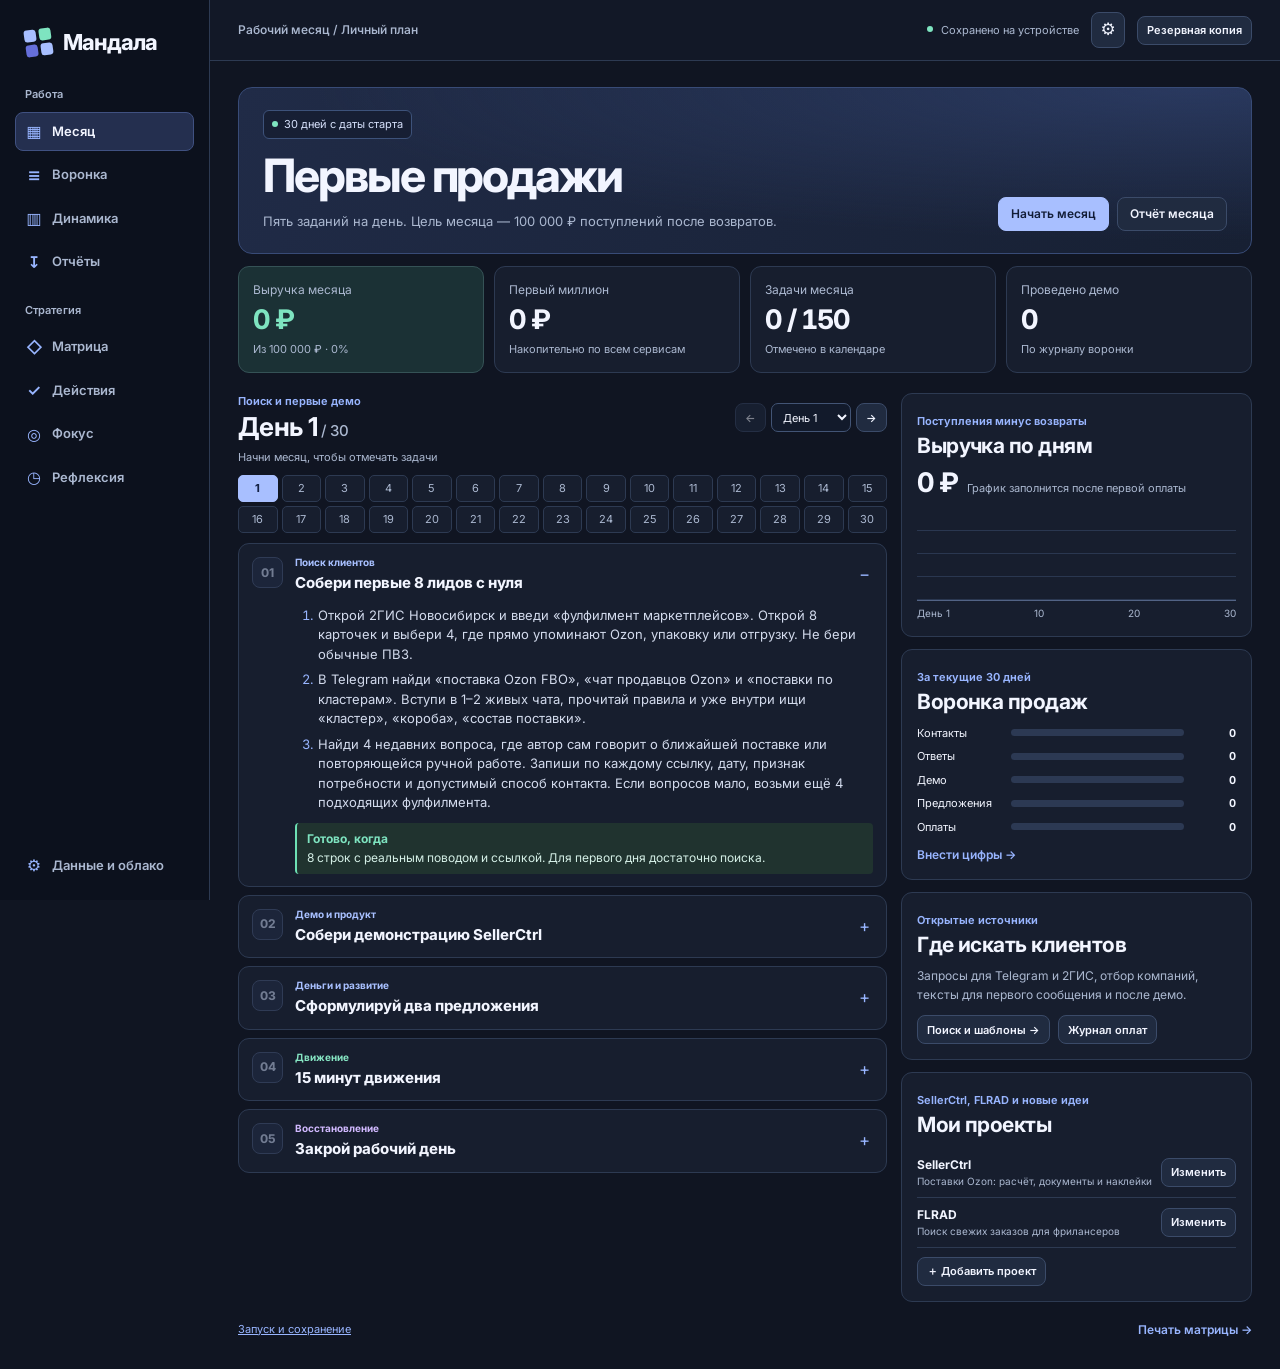
==== commit 3ef4580a: "update 0.3" ====
--- a/index.html
+++ b/index.html
@@ -1,12 +1,61 @@
 <!doctype html>
-<html lang="ru"><head><meta charset="utf-8"><meta name="viewport" content="width=device-width,initial-scale=1"><meta name="theme-color" content="#f5f3ee"><meta name="description" content="Личная матрица целей: одно намерение, восемь направлений, 64 конкретных шага."><title>Мандала — пространство цели</title><link rel="icon" href="assets/icon.svg" type="image/svg+xml"><link rel="stylesheet" href="styles.css"></head>
+<html lang="ru">
+<head>
+ <meta charset="utf-8">
+ <meta name="viewport" content="width=device-width,initial-scale=1">
+ <meta name="theme-color" content="#101522">
+ <meta name="description" content="План продаж на 30 дней, рабочие задания, воронка и выручка.">
+ <title>Мандала · Рабочий месяц</title>
+ <link rel="icon" type="image/svg+xml" href="assets/icon.svg">
+ <link rel="stylesheet" href="styles.css">
+</head>
 <body>
-<aside class="sidebar"><a href="#" class="brand" aria-label="Мандала — главная"><span class="brand-mark">▦</span><span>мандала<small>ПРОСТРАНСТВО ЦЕЛИ</small></span></a><div class="workspace-label">ЛИЧНОЕ ПРОСТРАНСТВО</div><nav aria-label="Основная навигация"><button class="nav active" data-view="today"><span>☀︎</span> Сегодня</button><button class="nav" data-view="matrix"><span>▦</span> Моя матрица</button><button class="nav" data-view="actions"><span class="nav-check">✓</span> Все действия <b>64</b></button><button class="nav" data-view="focus"><span>◎</span> Фокус недели</button><button class="nav" data-view="reviews"><span>◷</span> Рефлексия</button></nav><div class="sidebar-note"><span class="eyebrow">1 → 8 → 64</span><p>Большая цель.<br>Маленькие действия.<br>Каждый день.</p><button class="text-btn" data-act="help">Как это работает →</button></div><div class="sidebar-bottom"><button class="nav" data-act="settings"><span>⚙︎</span> Данные и облако</button><button class="profile" data-act="goal"><span class="avatar">И</span><span>Моя стратегия<small>Личный план</small></span><span>→</span></button></div></aside>
-<main><header class="topbar"><span id="breadcrumb">Моя матрица <span class="slash">/</span> Личный план</span><div class="top-actions"><span id="save-state" role="status"><i></i> Сохранено на устройстве</span><button class="icon-btn" data-act="settings" aria-label="Данные и облако"><svg aria-hidden="true" viewBox="0 0 24 24" width="17" height="17" fill="none" stroke="currentColor" stroke-width="1.5"><path d="M7 18a5 5 0 0 1-.5-10A6 6 0 0 1 18 9a4.5 4.5 0 0 1-.5 9Z"/></svg></button><button class="icon-btn" data-act="help" aria-label="Помощь">?</button><button class="btn small" data-act="export">↓ Экспорт</button></div></header>
-<div class="page"><section class="page-heading"><div><div class="eyebrow">МЕНЬШЕ ХАОСА. БОЛЬШЕ НАПРАВЛЕНИЯ.</div><h1 id="page-title">Твоя большая цель.<span>По шагам.</span></h1><p id="page-description">Собери то, что важно, в одну понятную картину.</p></div><button class="btn" data-act="goal">✎ Настроить цель</button></section>
-<section class="goal-banner"><div class="goal-symbol">◎</div><div class="goal-copy"><span class="eyebrow">ЦЕНТР ТВОЕЙ МАТРИЦЫ</span><h2 id="goal-title"></h2><p id="goal-subtitle"></p></div><div class="goal-deadline"><span class="eyebrow">ГОРИЗОНТ</span><strong id="goal-date"></strong><small id="days-left"></small></div><button class="icon-btn" data-act="goal" aria-label="Редактировать главную цель">→</button></section>
-<section class="metrics" aria-label="Прогресс"><div><span>Пройдено шагов</span><strong id="done-count">0 <small>/ 64</small></strong><div class="progress-track"><i id="total-bar"></i></div></div><div><span>В работе</span><strong id="doing-count">0</strong><small>один шаг за другим</small></div><div><span>Фокус недели</span><strong id="focus-count">0 <small>/ 3</small></strong><small>главные действия сейчас</small></div><button data-act="goal" class="metric-button"><span>Доход от сервисов / мес.</span><strong id="income">Задать цель →</strong><small id="income-note">выбери свой ориентир</small></button></section>
-<div id="view-content"></div>
-<footer><span>Одна цель · 8 направлений · 64 действия</span><button class="text-btn" data-act="print">Печать / PDF →</button></footer></div></main>
-<dialog id="editor" aria-labelledby="dialog-title"><div class="dialog-head"><span class="eyebrow" id="dialog-kicker">ТВОЙ СЛЕДУЮЩИЙ ШАГ</span><button class="icon-btn" data-act="close" aria-label="Закрыть">×</button></div><div id="dialog-content"></div></dialog><div id="toast" role="status" aria-live="polite"></div><input type="file" id="import-file" accept="application/json,.json" hidden>
-<script src="seed.js"></script><script src="daily.js"></script><script src="plan-data.js"></script><script src="plan.js"></script><script src="core.js"></script><script src="app.js"></script></body></html>
+ <aside class="sidebar">
+  <a href="#" class="brand" aria-label="Мандала — главная"><span class="brand-mark" aria-hidden="true"><i></i><i></i><i></i><i></i></span>Мандала</a>
+  <nav aria-label="Основная навигация">
+   <div class="nav-group">
+    <span class="nav-label">Работа</span>
+    <button class="nav active" data-view="today"><span aria-hidden="true">▦</span>Месяц</button>
+    <button class="nav" data-view="pipeline"><span aria-hidden="true">≡</span>Воронка</button>
+    <button class="nav" data-view="analytics"><span aria-hidden="true">▥</span>Динамика</button>
+    <button class="nav" data-view="reports"><span aria-hidden="true">↧</span>Отчёты</button>
+   </div>
+   <div class="nav-group secondary-nav">
+    <span class="nav-label">Стратегия</span>
+    <button class="nav" data-view="matrix"><span aria-hidden="true">◇</span>Матрица</button>
+    <button class="nav" data-view="actions"><span aria-hidden="true">✓</span>Действия</button>
+    <button class="nav" data-view="focus"><span aria-hidden="true">◎</span>Фокус</button>
+    <button class="nav" data-view="reviews"><span aria-hidden="true">◷</span>Рефлексия</button>
+   </div>
+  </nav>
+  <div class="sidebar-bottom"><button class="nav" data-act="settings"><span aria-hidden="true">⚙︎</span>Данные и облако</button></div>
+ </aside>
+ <main>
+  <header class="topbar">
+   <span id="breadcrumb">Рабочий месяц</span>
+   <div class="top-actions">
+    <span id="save-state" role="status"><i></i>Сохранено на устройстве</span>
+    <button class="icon-btn" data-act="settings" aria-label="Данные и облако">⚙︎</button>
+    <button class="btn small" data-act="export">Резервная копия</button>
+   </div>
+  </header>
+  <div class="page">
+   <section class="page-heading"><div><h1 id="page-title">Рабочий месяц</h1><p id="page-description"></p></div><button class="btn" data-act="goal">Настроить цель</button></section>
+   <section class="goal-banner"><div class="goal-symbol">◎</div><div class="goal-copy"><h2 id="goal-title"></h2><p id="goal-subtitle"></p></div><div class="goal-deadline"><span class="eyebrow">Горизонт</span><strong id="goal-date"></strong><small id="days-left"></small></div><button class="icon-btn" data-act="goal" aria-label="Редактировать главную цель">→</button></section>
+   <section class="metrics" aria-label="Прогресс матрицы">
+    <div><span>Пройдено шагов</span><strong id="done-count">0 <small>/ 64</small></strong><div class="progress-track"><i id="total-bar"></i></div></div>
+    <div><span>В работе</span><strong id="doing-count">0</strong></div>
+    <div><span>Фокус недели</span><strong id="focus-count">0 <small>/ 3</small></strong></div>
+    <button data-act="goal" class="metric-button"><span>Доход от сервисов / мес.</span><strong id="income">Задать цель →</strong><small id="income-note"></small></button>
+   </section>
+   <div id="view-content"></div>
+   <footer><a href="SETUP.html">Запуск и сохранение</a><button class="text-btn" data-act="print">Печать матрицы →</button></footer>
+  </div>
+ </main>
+ <dialog id="editor" aria-labelledby="dialog-title"><div class="dialog-head"><span class="eyebrow" id="dialog-kicker"></span><button class="icon-btn" data-act="close" aria-label="Закрыть">×</button></div><div id="dialog-content"></div></dialog>
+ <div id="toast" role="status" aria-live="polite"></div>
+ <input type="file" id="import-file" accept="application/json,.json" hidden>
+ <input type="file" id="month-file" accept="application/json,.json" hidden>
+ <script src="seed.js"></script><script src="daily.js"></script><script src="plan-data.js"></script><script src="plan.js"></script><script src="core.js"></script><script src="app.js"></script>
+</body>
+</html>
--- a/styles.css
+++ b/styles.css
@@ -1,143 +1,301 @@
-@import url('https://fonts.googleapis.com/css2?family=Golos+Text:wght@400;500;600;700;800&display=swap');
-:root{--paper:#f5f3ee;--white:#fffefa;--ink:#292e2b;--muted:#787d75;--line:#e2e3da;--accent:#ac5033;--green:#466954;--soft:#eef1e8;--shadow:0 16px 60px #252e2114;font-family:'Golos Text',-apple-system,BlinkMacSystemFont,'Segoe UI',sans-serif;color:var(--ink);background:var(--paper);font-synthesis:none}*{box-sizing:border-box}body{margin:0}button,input,textarea,select{font:inherit}button,a,input,textarea,select{-webkit-tap-highlight-color:transparent}button{cursor:pointer;color:inherit}button:disabled{opacity:.5;cursor:wait}button:focus-visible,a:focus-visible{outline:3px solid #b47956;outline-offset:3px}button{transition:background .16s,box-shadow .16s}a{color:var(--accent)}.sidebar{position:fixed;inset:0 auto 0 0;width:218px;background:#eeeee7;border-right:1px solid var(--line);padding:36px 20px;display:flex;flex-direction:column;z-index:10}.brand{display:flex;gap:11px;align-items:center;text-decoration:none;color:var(--ink);font-size:25px;font-weight:700;letter-spacing:-1px}.brand-mark{font-size:40px;color:var(--accent);line-height:1}.brand small{display:block;font-size:8px;letter-spacing:1.5px;margin-top:6px;font-weight:500}.workspace-label{font-size:9px;letter-spacing:1.2px;color:var(--muted);margin:53px 12px 14px}.nav{border:0;background:transparent;width:100%;padding:13px 12px;text-align:left;border-radius:9px;display:flex;gap:10px;align-items:center;font-size:12px;margin-bottom:7px;color:#73776e}.nav>span{font-size:18px;width:19px}.nav b{margin-left:auto;background:#e3e5dc;padding:3px 5px;font-size:9px;border-radius:4px}.nav:hover,.nav.active{background:#dfe5d8;color:#344c39}.nav.active{font-weight:600}.sidebar-note{border-top:1px solid #dcdfd3;margin:32px 12px 0;padding-top:25px}.eyebrow{font-size:9px;letter-spacing:1.5px;font-weight:600;color:var(--muted)}.sidebar-note p{font-size:15px;line-height:1.7;color:#666e60}.text-btn{border:0;background:none;padding:0;font-size:11px;color:var(--muted)}.text-btn:hover{color:var(--accent)}.sidebar-bottom{margin-top:auto;padding-top:30px}.profile{display:flex;gap:9px;align-items:center;border:0;border-top:1px solid var(--line);padding:20px 0 0;background:none;text-align:left;width:100%;font-size:11px}.profile small{display:block;color:var(--muted);font-size:9px;margin-top:5px}.profile>span:last-child{margin-left:auto}.avatar{display:grid;place-items:center;background:#d6dfcc;border-radius:50%;width:32px;height:32px;color:#56654b}main{margin-left:218px}.topbar{height:80px;border-bottom:1px solid var(--line);display:flex;align-items:center;justify-content:space-between;padding:0 38px;font-size:11px}.slash{padding:0 12px;color:#bbbfb3}.top-actions{display:flex;gap:15px;align-items:center}#save-state{color:#698067;font-size:10px;display:flex;align-items:center;gap:6px}#save-state i{width:5px;height:5px;background:currentColor;border-radius:50%}.icon-btn{display:inline-grid;place-items:center;border:1px solid var(--line);border-radius:50%;width:29px;height:29px;background:transparent;font-size:15px;flex-shrink:0}.btn{border:1px solid #d7dbce;background:var(--white);border-radius:7px;padding:11px 16px;font-size:11px;font-weight:500;display:inline-flex;gap:7px;align-items:center;justify-content:center;text-decoration:none}.btn:hover{background:#eeeee5}.btn.primary{background:var(--ink);color:white;border-color:var(--ink)}.btn.primary:hover{background:#435144}.btn.small{padding:8px 12px}.btn.danger{color:#a14837}.page{padding:32px 38px 15px;max-width:1600px;margin:auto}.page-heading{display:flex;align-items:center;justify-content:space-between;margin-bottom:27px;gap:20px}.page-heading h1{font-size:32px;letter-spacing:-1.4px;font-weight:500;margin:10px 0}.page-heading h1 span{color:#7b8272;margin-left:8px}.page-heading p{font-size:12px;color:var(--muted);margin:0}.goal-banner{border:1px solid #dce0d1;border-radius:12px;background:linear-gradient(120deg,#e7ecdf,#f0f1e8);padding:24px;display:flex;align-items:center;gap:20px}.goal-symbol{font-size:54px;line-height:1;color:#7a886b;flex-shrink:0}.goal-copy{flex:1}.goal-copy h2{font-size:19px;letter-spacing:-.5px;font-weight:500;margin:8px 0}.goal-copy p{font-size:11px;color:#757e69;margin:0;line-height:1.65;max-width:620px}.goal-deadline{border-left:1px solid #d5dbcd;padding-left:25px;min-width:145px}.goal-deadline strong{font-size:13px;display:block;margin:9px 0;font-weight:500}.goal-deadline small{font-size:10px;color:#78816e}.metrics{display:grid;grid-template-columns:1fr 1fr 1fr 1.3fr;border-bottom:1px solid var(--line);padding:24px 0;margin-bottom:27px}.metrics>div,.metric-button{padding:0 24px;border-right:1px solid var(--line)}.metrics>div:first-child{padding-left:0}.metrics>div>span,.metric-button>span{display:block;font-size:10px;color:var(--muted);margin-bottom:8px}.metrics strong{display:block;font-size:25px;font-weight:500;letter-spacing:-.8px}.metrics strong small{font-size:12px;color:#959b8b;letter-spacing:0}.metrics>div>small,.metric-button>small{display:block;margin-top:5px;font-size:9px;color:#929889}.metric-button{border:0;background:transparent;text-align:left;padding-right:0}.metric-button strong{font-size:18px;letter-spacing:-.4px;margin:12px 0 9px}.progress-track{height:3px;background:#e3e6dc;margin-top:12px;width:100%;max-width:170px;border-radius:3px}.progress-track i{display:block;height:100%;background:#7d9467;border-radius:3px}.section-bar{display:flex;justify-content:space-between;align-items:center;margin-bottom:17px;gap:12px}.section-bar h3{font-size:16px;font-weight:500;margin:0}.section-bar small{color:var(--muted);font-size:10px;margin-left:9px}.segmented{display:flex;border:1px solid var(--line);border-radius:6px;padding:3px;background:#eceee5}.segmented button{border:0;padding:6px 10px;background:none;color:var(--muted);font-size:10px;border-radius:4px}.segmented button.active{background:var(--white);color:var(--ink);box-shadow:0 1px 3px #0001}.matrix-layout{display:grid;grid-template-columns:minmax(0,1fr) 235px;gap:22px;align-items:start}.matrix-shell{border:1px solid var(--line);border-radius:10px;padding:12px;background:#fffefa;overflow-x:auto}.matrix{display:grid;grid-template-columns:repeat(3,minmax(0,1fr));gap:9px;min-width:600px}.block{display:grid;grid-template-columns:repeat(3,minmax(0,1fr));gap:3px;border-radius:6px;overflow:hidden;background:var(--tone)}.cell{border:0;border-radius:3px;background:var(--pale);padding:7px 5px;min-width:0;aspect-ratio:1 / 1.04;font-size:9px;line-height:1.38;overflow-wrap:anywhere;text-align:center;position:relative;display:flex;align-items:center;justify-content:center}.cell:hover{filter:brightness(.96);box-shadow:inset 0 0 0 2px var(--tone)}.cell.area-cell{background:var(--tone);font-weight:600;color:var(--deep);font-size:10px}.cell.goal-cell{background:#3e4e39;color:#fff9e9;font-size:10px;font-weight:500;padding:6px}.block.central{background:#e1e4d5}.block.central .area-cell{background:#e9eddf;color:#536149}.cell.done::after{content:'✓';position:absolute;right:3px;top:1px;font-size:9px;color:#416b38}.cell.doing{box-shadow:inset 0 -3px var(--deep)}.cell.focused::before{content:'•';position:absolute;left:5px;top:0;color:var(--accent)}.matrix-caption{display:flex;justify-content:space-between;gap:10px;font-size:9px;color:#8b9181;margin:13px 2px 1px}.legend{display:flex;gap:12px}.legend i{display:inline-block;width:5px;height:5px;background:#7e956c;border-radius:50%;margin-right:4px}.side-card{border:1px solid var(--line);border-radius:10px;background:var(--white);padding:20px;margin-bottom:15px}.side-card h3{font-size:16px;font-weight:500;line-height:1.4;margin:12px 0 8px}.side-card p{font-size:11px;line-height:1.7;color:var(--muted);margin:0 0 17px}.side-card .btn{width:100%}.mini-progress{display:flex;justify-content:space-between;font-size:10px;color:var(--muted);margin:17px 0 6px}.side-card .progress-track{max-width:none;margin-top:8px}.side-card.tip{background:#edece3;border:0}.tip-icon{color:#9b7b54;font-size:22px;margin-bottom:12px}.draft-note{font-size:10px;line-height:1.6;color:#8a8674;margin:14px 0 0}.areas-grid{display:grid;grid-template-columns:repeat(4,1fr);gap:12px}.area-card{border:1px solid var(--line);border-radius:10px;background:var(--pale);padding:20px;text-align:left;min-height:150px}.area-card h3{font-size:17px;margin:15px 0 9px;font-weight:500}.area-card p{font-size:11px;color:var(--muted);line-height:1.5}.area-card small{color:var(--deep);font-size:10px}.area-num{font-size:10px;color:var(--deep)}.focus-matrix{display:grid;grid-template-columns:repeat(3,1fr);gap:8px}.focus-matrix .cell{font-size:13px;aspect-ratio:1.1;min-height:90px}.focus-matrix .area-cell{font-size:18px}.direction-header{display:flex;align-items:center;justify-content:space-between;margin-bottom:18px}.direction-header h3{font-size:19px;font-weight:500;margin:0}.filter-row{display:flex;gap:10px;margin-bottom:20px}.filter-row input{flex:1;min-width:80px}.filter-row select{max-width:220px}.task-list{display:grid;gap:8px}.task-row{display:flex;align-items:center;background:var(--white);border:1px solid var(--line);border-radius:9px;padding:14px 17px;gap:14px}.task-check{border:1px solid #cfd4c5;background:transparent;width:22px;height:22px;border-radius:50%;flex-shrink:0;padding:0;font-size:11px}.task-check.checked{background:#64805b;border-color:#64805b;color:white}.task-body{flex:1;border:0;background:none;text-align:left;padding:0;min-width:0}.task-body strong{display:block;font-size:12px;font-weight:500;overflow-wrap:anywhere}.task-body small{display:block;font-size:10px;color:var(--muted);margin-top:6px}.task-row.is-done .task-body strong{text-decoration:line-through;color:#7d8574}.star-btn{border:0;background:none;color:#9b9d8e;font-size:22px;padding:5px}.star-btn.selected{color:var(--accent)}.badge{font-size:9px;padding:5px 8px;border-radius:4px;background:#edf0e6;color:#738367;white-space:nowrap}.badge.doing{background:#f3e9d8;color:#9e7845}.badge.overdue{background:#f7e3df;color:#9f5141}.empty-state{padding:60px 25px;border:1px dashed #ced5c4;text-align:center;border-radius:10px}.empty-state h3{font-size:19px;font-weight:500}.empty-state p{font-size:12px;color:var(--muted);line-height:1.8;max-width:440px;margin:0 auto 20px}.review-grid{display:grid;grid-template-columns:repeat(2,1fr);gap:16px}.review-card{border:1px solid var(--line);border-radius:10px;background:var(--white);padding:24px}.review-card h3{font-size:16px;font-weight:500;margin-top:0}.review-card h4{font-size:10px;text-transform:uppercase;color:var(--muted);letter-spacing:1px;margin:20px 0 7px}.review-card p{font-size:12px;white-space:pre-wrap;line-height:1.7;overflow-wrap:anywhere}.review-card .text-btn{margin-right:15px}footer{display:flex;justify-content:space-between;padding:26px 0 0;color:#9a9d90;font-size:9px}dialog{border:1px solid #d9ddcf;padding:25px;border-radius:15px;background:var(--white);color:var(--ink);width:560px;max-width:calc(100vw - 24px);max-height:90dvh;box-shadow:var(--shadow)}dialog::backdrop{background:#29322670;backdrop-filter:blur(4px)}.dialog-head{display:flex;justify-content:space-between;align-items:center}.dialog-head .icon-btn{font-size:20px}dialog h2{font-size:25px;font-weight:500;letter-spacing:-.6px;margin:16px 0 9px}dialog p{font-size:12px;line-height:1.7;color:var(--muted)}label{display:block;font-size:11px;font-weight:500;margin:18px 0 7px}input,textarea,select{width:100%;border:1px solid #d9ddcf;border-radius:6px;background:#fffefb;padding:11px 12px;font-size:12px;color:var(--ink)}input:focus,textarea:focus,select:focus{outline:2px solid #9ba98c;outline-offset:1px}textarea{resize:vertical;line-height:1.6;min-height:86px}.form-row{display:grid;grid-template-columns:1fr 1fr;gap:14px}.dialog-actions{display:flex;justify-content:flex-end;gap:10px;margin-top:24px}.check-label{display:flex;align-items:center;gap:9px;font-weight:400}.check-label input{width:auto;accent-color:var(--accent)}.help-grid{display:grid;grid-template-columns:1fr;gap:10px;margin-top:20px}.help-grid div{background:var(--soft);padding:13px;border-radius:6px;font-size:12px;line-height:1.65}.help-grid b{color:var(--green)}.settings-block{border-top:1px solid var(--line);padding:18px 0 0;margin-top:20px}.settings-block h3{font-size:14px;font-weight:500;margin:0 0 9px}.settings-buttons{display:flex;flex-wrap:wrap;gap:8px}.small-note{font-size:10px!important;line-height:1.65}.notice{border:1px solid #e6d5b4;background:#fbf4e6;border-radius:7px;padding:12px;margin:12px 0;font-size:11px;line-height:1.7;color:#866b42}.error{color:#a13a27!important}.cloud-status{font-size:12px;color:var(--green);line-height:1.6;margin:12px 0;overflow-wrap:anywhere}#toast{position:fixed;bottom:28px;left:50%;transform:translate(-50%,15px);padding:12px 20px;background:#303e2e;color:white;box-shadow:var(--shadow);border-radius:8px;font-size:12px;max-width:90vw;z-index:100;opacity:0;pointer-events:none;transition:opacity .2s,transform .2s}.show#toast{opacity:1;transform:translate(-50%,0)}.mobile-hint{display:none}
-@media(min-width:1700px){.cell{font-size:11px}.cell.area-cell,.cell.goal-cell{font-size:12px}}
-@media(max-width:1250px){.sidebar{width:185px;padding:30px 15px}.brand{font-size:22px}main{margin-left:185px}.page{padding:28px 25px}.topbar{padding:0 25px}.matrix-layout{grid-template-columns:minmax(0,1fr)}.matrix-aside{display:grid;grid-template-columns:1fr 1fr;gap:14px}.matrix-aside .draft-note{display:none}.matrix{min-width:570px}.cell{font-size:10px;aspect-ratio:1.2}.goal-copy h2{font-size:18px}.areas-grid{grid-template-columns:repeat(2,1fr)}}
-@media(max-width:760px){.sidebar{position:sticky;top:0;width:100%;height:auto;padding:13px 17px 7px;border-right:0;border-bottom:1px solid var(--line);background:#eeeee7f7;backdrop-filter:blur(8px)}.brand{font-size:20px;gap:8px}.brand-mark{font-size:29px}.brand small{font-size:6px;margin-top:3px}.workspace-label,.sidebar-note,.sidebar-bottom{display:none}.sidebar nav{display:flex;gap:4px;margin-top:12px}.nav{font-size:10px;justify-content:center;padding:9px 5px;gap:4px;margin:0}.nav>span{font-size:14px;width:auto}.nav b{display:none}main{margin:0}.topbar{height:51px;padding:0 18px}.topbar>#breadcrumb{display:none}.top-actions{justify-content:space-between;width:100%;gap:9px}#save-state{font-size:9px;flex:1}.page{padding:25px 18px}.page-heading{align-items:flex-start;margin-bottom:22px}.page-heading h1{font-size:26px;line-height:1.25;letter-spacing:-1px}.page-heading h1 span{display:block;margin-left:0}.page-heading .eyebrow{font-size:7px;letter-spacing:1px}.page-heading p{font-size:11px;line-height:1.6}.page-heading>.btn{font-size:0;padding:8px;white-space:nowrap}.page-heading>.btn:after{content:'✎';font-size:15px}.goal-banner{padding:18px;gap:12px;align-items:flex-start;flex-wrap:wrap}.goal-symbol{font-size:35px}.goal-copy{flex-basis:calc(100% - 50px)}.goal-copy h2{font-size:16px;line-height:1.5}.goal-copy p{font-size:10px}.goal-deadline{border:0;border-top:1px solid #d5dbcd;padding:12px 0 0;flex:1;display:flex;align-items:center;gap:10px;flex-wrap:wrap}.goal-deadline strong{font-size:11px;margin:0}.goal-deadline small{font-size:9px}.goal-banner>.icon-btn{align-self:flex-end}.metrics{grid-template-columns:1fr 1fr;gap:20px 0;padding:22px 0;margin-bottom:22px}.metrics>div,.metric-button{padding:0 15px}.metrics>div:nth-child(2){border:0}.metrics>div:nth-child(3){padding-left:0}.metrics strong{font-size:23px}.metrics .metric-button strong{font-size:15px;margin:10px 0 7px}.metrics>div>span,.metric-button>span{font-size:9px}.section-bar{flex-wrap:wrap;gap:12px}.section-bar h3{font-size:14px}.section-bar small{font-size:9px;margin-left:0;display:block;margin-top:4px}.segmented button{font-size:9px;padding:7px 8px}.matrix-shell{padding:8px}.matrix{gap:7px}.matrix-caption{font-size:8px;flex-wrap:wrap;line-height:1.8}.mobile-hint{display:block;font-size:10px;color:var(--muted);margin-bottom:12px}.matrix-aside{grid-template-columns:1fr}.matrix-aside .tip{display:none}.side-card{padding:18px}.area-card{padding:16px;min-height:140px}.area-card h3{font-size:16px}.area-card p{font-size:10px}.filter-row{flex-wrap:wrap}.filter-row input{flex-basis:100%}.filter-row select{max-width:none;width:calc(50% - 5px)}.task-row{gap:10px;padding:13px 12px}.task-row .badge{display:none}.task-body strong{font-size:11px;line-height:1.6}.task-body small{font-size:9px;line-height:1.6}.review-grid{grid-template-columns:1fr}.focus-matrix .cell{font-size:10px;aspect-ratio:1;min-height:85px}.focus-matrix .area-cell{font-size:14px}.direction-header h3{font-size:16px}dialog{padding:20px}dialog h2{font-size:22px}footer{font-size:8px;gap:10px}.legend{gap:7px}}
-@media print{@page{size:A3 landscape;margin:12mm}body{background:white}.sidebar,.topbar,.page-heading,.metrics,.matrix-aside,.section-bar,.mobile-hint,footer,dialog,#toast,.matrix-caption,.goal-banner>.icon-btn{display:none!important}main{margin:0}.page{padding:0;max-width:none}.goal-banner{background:white;margin-bottom:12px}.matrix-layout{display:block}.matrix-shell{border:0;padding:0;overflow:visible}.matrix{min-width:0;gap:6px}.cell{aspect-ratio:auto;height:55px;font-size:10px!important;-webkit-print-color-adjust:exact;print-color-adjust:exact}.cell.area-cell{font-size:11px!important}.block{gap:2px}button{color:inherit}}
+@import url('https://fonts.googleapis.com/css2?family=Inter:wght@400;500;600;650;700;750;800&display=swap');
 
-.daily-layout {
- display:grid;
- grid-template-columns:minmax(0, 1fr) 260px;
- align-items:start;
- gap:22px;
-}
-.daily-header {display:flex; align-items:end; justify-content:space-between; gap:14px; margin-bottom:14px}
-.daily-header h2 {font-size:22px; font-weight:500; margin:6px 0 0; letter-spacing:-.55px}
-.daily-date {color:var(--muted); font-size:11px}
-.daily-toolbar {display:flex; align-items:center; gap:9px}
-.daily-toolbar label {margin:0; color:var(--muted)}
-.daily-toolbar select {width:auto; padding:7px 8px}
-.daily-progress {
- display:flex;
- align-items:center;
- gap:15px;
- padding:11px 14px;
- border:1px solid #dce0d1;
- background:#e9ede2;
- border-radius:8px;
- margin-bottom:12px;
- font-size:11px;
-}
-.daily-progress .progress-track {margin:0; flex:1; max-width:110px; background:#d9e0d4}
-.daily-progress small {margin-left:auto; color:#566851}
-.daily-cards {display:grid; gap:9px}
-.daily-card {
- display:grid;
- grid-template-columns:28px minmax(0, 1fr);
- align-items:start;
- gap:12px;
- padding:15px 16px;
- border:1px solid var(--line);
- border-radius:10px;
- background:var(--white);
-}
-.daily-card.completed {background:#f0f3eb}
-.daily-check {
- display:grid;
- place-items:center;
- width:27px;
- height:27px;
- border:1px solid #acb6a4;
- border-radius:50%;
- background:transparent;
- font-size:14px;
- color:#fff;
- padding:0;
-}
-.daily-check:focus-visible,.daily-check:hover {background:#dfe8d9}
-.daily-check[aria-pressed="true"], .completed .daily-check.archived {background:#4d7054; border-color:#4d7054}
-.daily-check.archived {color:#60725a}
-.completed .daily-check.archived {color:#fff}
-.daily-name {display:flex; flex-wrap:wrap; justify-content:space-between; gap:6px; color:#526951; font-size:11px}
-.daily-name small {font-size:10px; color:var(--muted); white-space:nowrap}
-.daily-card h3 {font-size:15px; margin:6px 0 5px; line-height:1.4; font-weight:600; overflow-wrap:anywhere}
-.daily-card p {font-size:12px; line-height:1.65; margin:0; color:#555e52; overflow-wrap:anywhere}
-.daily-card .daily-result {margin-top:6px; padding-top:6px; border-top:1px solid #ecece4}
-.daily-result strong {margin-right:4px; color:#3e5742}
-.daily-card .text-btn {margin-top:9px; color:#526951}
-.daily-side h3 {margin-top:0}
-.project-list {padding:0; margin:0 0 15px; list-style:none}
-.project-list li {padding:9px 0; border-top:1px solid var(--line); display:flex; gap:8px; align-items:center; justify-content:space-between}
-.project-list strong {font-size:12px; font-weight:600; overflow-wrap:anywhere}
-.project-list small {display:block; margin-top:4px; font-size:10px; line-height:1.45; color:var(--muted); overflow-wrap:anywhere}
-.project-list .btn {width:auto; flex-shrink:0}
-.daily-options .text-btn {color:#445f47}
-.today-view .page-heading>.btn,.today-view .page-heading .eyebrow,.today-view #page-description {display:none}
-.today-view .goal-banner {margin-bottom:24px}
-.today-view .metrics {display:none}
-@media(max-width:1100px) {
- .daily-layout {grid-template-columns:minmax(0, 1fr) 210px; gap:14px}
- .daily-side {padding:14px}
-}
-@media(max-width:840px) {
- .daily-layout {grid-template-columns:minmax(0, 1fr)}
-}
-@media(max-width:760px) {
- .sidebar nav {display:grid; grid-template-columns:repeat(5, minmax(0,1fr)); gap:3px}
- .sidebar nav .nav {padding:6px 2px; text-align:center; min-height:40px; display:grid; align-content:center; gap:3px; font-size:9px}
- .sidebar nav .nav>span {line-height:1}
- .today-view .page-heading {margin-bottom:14px}
- .today-view .goal-banner {padding:12px; margin-bottom:18px; align-items:center}
- .today-view .goal-symbol {font-size:28px}
- .today-view .goal-copy {flex-basis:0}
- .today-view .goal-copy .eyebrow,.today-view .goal-copy p,.today-view .goal-deadline {display:none}
- .today-view .goal-copy h2 {font-size:13px; margin:0}
- .today-view .goal-banner>.icon-btn {align-self:center}
- .daily-header h2 {font-size:18px}
- .daily-card {padding:13px 12px; gap:9px}
- .daily-toolbar label {display:none}
- .daily-toolbar select {max-width:110px}
-}
-
-.cycle-ledger {
- display:grid; grid-template-columns:1fr 1fr auto; gap:20px;
- align-items:center; padding:18px; margin-bottom:13px;
- border:1px solid #dce0d1; border-radius:14px; background:#e9ede2;
-}
-.cycle-meter {min-width:0}
-.cycle-meter>span,.cycle-meter>small {display:block;font-size:11px;color:#536351}
-.cycle-meter strong {display:block;font-size:24px;font-weight:600;line-height:1.25;margin:4px 0}
-.cycle-meter strong small {font-size:12px;color:#5b6b57;font-weight:500}
-.cycle-meter .progress-track {max-width:100%;margin:7px 0 6px;background:#d3dbcc}
-.cycle-actions {display:grid;justify-items:end;gap:10px}
-.cycle-phases {display:grid;grid-template-columns:repeat(3,minmax(0,1fr));gap:8px;margin-bottom:22px}
-.phase-button {
- text-align:left;border:1px solid var(--line);border-radius:8px;padding:11px;
- background:var(--white);display:grid;gap:5px;align-content:start;
-}
-.phase-button.active {border-color:#9eae95;background:#edf0e8}
-.phase-button span,.phase-button small {color:#566451;font-size:10px;line-height:1.4}
-.phase-button strong {font-size:12px}
-.cycle-nav {flex-wrap:wrap;justify-content:end;gap:5px}
-.cycle-nav select {max-width:136px}
-.cycle-nav .btn {padding:7px 9px}
-.daily-header h2 small {font-size:12px;color:var(--muted)}
-.daily-card .plan-task {font-size:14px;line-height:1.55;margin-top:5px}
-.daily-card .daily-name {font-weight:600}
-.daily-side .btn+.btn {margin-top:7px}
-.daily-progress small {text-align:right}
-.daily-check:disabled {cursor:default}
-.ledger-row-actions {display:flex;flex-wrap:wrap;gap:4px}
-.today-view .goal-banner {display:none}
-@media(max-width:760px) {
- .cycle-ledger {grid-template-columns:1fr 1fr;gap:12px;padding:13px}
- .cycle-actions {grid-column:1/-1;grid-auto-flow:column;justify-content:space-between;justify-items:initial}
- .cycle-meter strong {font-size:19px}
- .cycle-meter strong small {font-size:10px}
- .cycle-phases {gap:5px;margin-bottom:17px}
- .phase-button {padding:8px}
- .phase-button small {display:none}
- .phase-button strong {font-size:10px}
- .daily-card .plan-task {font-size:13px}
- .daily-progress .progress-track {display:none}
-}
+:root {
+ color-scheme:dark;
+ --bg:#101522; --nav:#0c111d; --surface:#171e2e; --surface-2:#1c263a; --line:#2d3a52;
+ --ink:#f2f5ff; --muted:#abb8d0; --blue:#98b5ff; --blue-fill:#a8bfff; --mint:#7ee4c0;
+ --red:#ff9bad; --white:var(--surface); --paper:var(--bg); --green:var(--mint);
+ font:14px/1.5 'Inter',system-ui,Arial,sans-serif;
+ color:var(--ink); background:var(--bg);
+}
+* {box-sizing:border-box}
+body {margin:0}
+button,input,textarea,select {font:inherit}
+button {color:inherit;cursor:pointer;touch-action:manipulation}
+button:disabled {cursor:default;opacity:.48}
+button:focus-visible,a:focus-visible,input:focus-visible,textarea:focus-visible,select:focus-visible {outline:2px solid var(--mint);outline-offset:3px}
+a {color:var(--blue)}
+a:where(:hover) {color:var(--ink)}
+p {color:var(--muted)}
+h1,h2,h3,p {margin-top:0}
+h1,h2,h3 {line-height:1.2}
+h1 {font-size:clamp(30px,4.8vw,46px);letter-spacing:-.045em;margin-bottom:9px;font-weight:750}
+h2 {font-size:21px;letter-spacing:-.025em;margin-bottom:8px}
+h3 {font-size:17px;letter-spacing:-.015em}
+small {font-size:11px}
+.sidebar {
+ position:fixed;inset:0 auto 0 0;width:210px;display:flex;flex-direction:column;z-index:20;
+ padding:24px 15px 15px;background:var(--nav);border-right:1px solid var(--line);
+}
+.brand {display:flex;align-items:center;gap:11px;padding:2px 10px 27px;color:var(--ink);font-size:22px;font-weight:750;text-decoration:none;letter-spacing:-.045em}
+.brand-mark {width:27px;height:27px;display:grid;grid-template-columns:1fr 1fr;gap:3px;transform:rotate(-8deg);flex:none}
+.brand-mark i {background:var(--blue-fill);border-radius:3px}
+.brand-mark i:nth-child(2) {background:var(--mint)}
+.brand-mark i:nth-child(3) {background:#666fda}
+.nav-group {display:grid;gap:4px;margin-bottom:20px}
+.nav-label {padding:0 10px 5px;font-weight:600;color:var(--muted);font-size:11px}
+.nav {border:1px solid transparent;background:transparent;display:flex;align-items:center;gap:10px;width:100%;padding:9px 10px;border-radius:8px;text-align:left;font-weight:600;font-size:13px;color:var(--muted)}
+.nav span {color:var(--blue);width:16px;flex:none;text-align:center;font-size:16px;line-height:1}
+.nav:hover {background:var(--surface)}
+.nav.active {background:#242f4f;border-color:#405181;color:var(--ink)}
+.sidebar-bottom {margin-top:auto}
+main {margin-left:210px;min-height:100vh}
+.topbar {min-height:61px;display:flex;align-items:center;justify-content:space-between;gap:13px;padding:10px 28px;border-bottom:1px solid var(--line);background:#121827}
+#breadcrumb {font-size:12px;color:var(--muted);font-weight:550}
+.top-actions {display:flex;align-items:center;gap:12px}
+#save-state {color:var(--muted);font-size:11px;white-space:nowrap}
+#save-state i,.cycle-label i {display:inline-block;width:6px;height:6px;margin-right:8px;border-radius:50%;background:var(--mint);vertical-align:2px}
+.btn,.icon-btn {
+ display:inline-flex;align-items:center;justify-content:center;gap:5px;min-height:34px;
+ padding:7px 12px;border:1px solid #3b4b69;border-radius:8px;
+ background:#202b40;color:var(--ink);text-decoration:none;font-size:12px;font-weight:600;text-align:center;
+}
+.btn:hover,.icon-btn:hover {background:#293958;color:var(--ink)}
+.btn.primary {background:var(--blue-fill);border-color:var(--blue-fill);color:#121d37}
+.btn.primary:hover {background:#c0d1ff;color:#121d37}
+.btn.small {min-height:29px;padding:5px 9px;font-size:11px}
+.btn.danger,.error {color:var(--red)!important}
+.icon-btn {width:34px;padding:4px;font-size:17px}
+.text-btn {padding:0;border:0;background:transparent;font-size:12px;color:var(--blue);font-weight:600}
+.text-btn:hover {color:var(--ink)}
+.page {max-width:1580px;padding:26px 28px 30px;margin:auto}
+.page-heading {display:flex;justify-content:space-between;align-items:center;gap:12px;margin-bottom:20px}
+.page-heading p {margin:0}
+.page-heading h1 span {color:var(--blue);margin-left:.25em}
+body[data-screen="today"] .page-heading,
+body[data-screen="today"] .goal-banner,body[data-screen="analytics"] .goal-banner,
+body[data-screen="pipeline"] .goal-banner,body[data-screen="reports"] .goal-banner,
+body[data-screen="today"] .metrics,body[data-screen="analytics"] .metrics,
+body[data-screen="pipeline"] .metrics,body[data-screen="reports"] .metrics,
+body[data-screen="analytics"] .page-heading>.btn,body[data-screen="reports"] .page-heading>.btn,
+body[data-screen="pipeline"] .page-heading>.btn {display:none}
+.dashboard-hero {
+ display:flex;align-items:end;justify-content:space-between;gap:16px;
+ padding:22px 24px;margin-bottom:12px;border:1px solid #384b77;border-radius:14px;
+ background:radial-gradient(ellipse at 94% 0,#344778a0,transparent 65%),linear-gradient(115deg,#202b47,#172033);
+}
+.dashboard-hero p {margin:0;font-size:13px}
+.cycle-label {display:inline-flex;font-size:11px;padding:5px 8px;align-items:center;background:#171f34;border:1px solid #3d527a;border-radius:6px;margin-bottom:9px;color:#d6e0fb}
+.cycle-label i {margin-right:6px}
+.hero-actions,.source-links,.report-actions {display:flex;gap:8px;flex-wrap:wrap}
+.hero-actions {justify-content:flex-end;flex:none}
+.dash-metrics {display:grid;grid-template-columns:repeat(4,minmax(0,1fr));gap:10px;margin-bottom:20px}
+.dash-metric {display:grid;align-content:start;gap:6px;padding:14px;background:var(--surface);border:1px solid var(--line);border-radius:11px;min-width:0}
+.dash-metric span {color:var(--muted);font-size:12px}
+.dash-metric strong,.chart-values strong {font-size:clamp(19px,2.4vw,27px);font-weight:750;letter-spacing:-.045em;font-variant-numeric:tabular-nums;line-height:1.12;overflow-wrap:anywhere}
+.dash-metric small {color:var(--muted)}
+.dash-metric.metric-main {background:#1b3135;border-color:#355256}
+.dash-metric.metric-main strong {color:var(--mint)}
+.month-layout {display:grid;grid-template-columns:minmax(0,1.85fr) minmax(285px,1fr);gap:14px}
+.month-layout>section,.dashboard-side {min-width:0}
+.dashboard-side {display:grid;align-content:start;gap:12px}
+.mission-header,.panel-head {display:flex;align-items:center;justify-content:space-between;gap:10px}
+.mission-header h2 {font-size:26px;margin:2px 0 0}
+.mission-header h2 small {color:var(--muted);font-size:15px;font-weight:500}
+.caption,.eyebrow {font-size:11px;color:var(--blue);font-weight:650}
+.day-picker {display:flex;align-items:center;justify-content:flex-end;gap:5px;flex-wrap:wrap}
+.day-picker select {width:auto;min-height:29px;padding:4px 7px;font-size:11px}
+.day-status {font-size:11px;margin:6px 0 10px}
+.day-strip {display:grid;grid-template-columns:repeat(15,minmax(0,1fr));gap:4px;margin-bottom:10px}
+.day-strip button {min-height:27px;border:1px solid var(--line);border-radius:5px;background:var(--surface);color:var(--muted);font-size:11px;padding:0}
+.day-strip button.partial {border-bottom-color:var(--blue)}
+.day-strip button.finished {border-color:#376356;background:#1c3936;color:var(--mint)}
+.day-strip button.selected {background:var(--blue-fill);border-color:var(--blue-fill);color:#142143;font-weight:750}
+.day-strip button:not(.selected):hover {border-color:var(--blue)}
+.mission-list {display:grid;gap:8px}
+.mission {display:grid;grid-template-columns:33px minmax(0,1fr);gap:10px;padding:10px 13px;background:var(--surface);border:1px solid var(--line);border-radius:11px}
+.mission.done {border-color:#395f55}
+.mission-check {width:31px;height:31px;border:1px solid #4b5c81;border-radius:8px;background:#222e48;color:#d5e2ff;font-size:12px;font-weight:750;padding:0;margin-top:3px}
+.mission-check[aria-pressed="true"] {background:var(--mint);color:#112a26;border-color:var(--mint)}
+.mission details {min-width:0}
+.mission summary {display:grid;grid-template-columns:1fr 18px;gap:2px 7px;align-items:center;padding:1px 0;cursor:pointer;list-style:none}
+.mission summary::-webkit-details-marker {display:none}
+.task-category {grid-column:1;font-size:10px;color:#a8c0ff;font-weight:700}
+.task-category.category-3 {color:#86e5c3}
+.task-category.category-4 {color:#d1b9ff}
+.mission-title {display:block;grid-column:1;font-size:15px;font-weight:750;overflow-wrap:anywhere}
+.details-hint {grid-column:2;grid-row:1/3;text-align:center;color:var(--blue)}
+.details-hint::after {content:'+';font-size:17px}
+.mission details[open] .details-hint::after {content:'−'}
+.mission ol,.next-month {margin:10px 0;padding-left:21px;color:#d3dbed}
+.mission ol {font-size:13px}
+.mission li,.next-month li {margin-bottom:6px;padding-left:2px}
+.mission li::marker,.next-month li::marker {color:var(--blue)}
+.definition {padding:7px 10px;margin:8px 0 2px;background:#20332f;border-left:2px solid #6de0b4;border-radius:4px;font-size:12px}
+.definition strong {color:var(--mint)}
+.definition p {margin:1px 0 0;color:#d5f0e7}
+.dash-panel,.side-card,.review-card,.task-row {padding:15px;background:var(--surface);border:1px solid var(--line);border-radius:11px;min-width:0}
+.dash-panel h2 {margin:3px 0 10px}
+.dash-panel>p {font-size:12px;line-height:1.55;margin:0 0 11px}
+.chart-values {display:flex;align-items:baseline;gap:10px;flex-wrap:wrap}
+.chart-values span {font-size:11px;color:var(--muted)}
+.cash-chart {display:grid;grid-template-columns:repeat(30,minmax(0,1fr));gap:3px;height:126px;margin-top:10px;
+ background:repeating-linear-gradient(to top,#2a3750 0px,#2a3750 1px,transparent 1px,transparent 25%);border-bottom:1px solid #526385}
+.chart-compact .cash-chart {height:93px}
+.cash-column {border:0;padding:0;display:flex;align-items:end;justify-content:stretch;min-width:0;background:transparent}
+.cash-column span {width:100%;background:linear-gradient(0deg,#5978e4,#a6bfff);border-radius:3px 3px 0 0;min-height:2px}
+.cash-column:hover span,.cash-column:focus-visible span {background:var(--mint)}
+.cash-column.future span {display:none}
+.cash-column.negative span {background:var(--red)}
+.chart-axis {display:flex;justify-content:space-between;color:var(--muted);font-size:10px;margin-top:5px}
+.funnel-chart {display:grid;gap:7px;margin-bottom:8px}
+.funnel-row {display:grid;grid-template-columns:87px minmax(0,1fr) 45px;align-items:center;gap:7px;font-size:11px}
+.funnel-row b {text-align:right;font-variant-numeric:tabular-nums}
+.meter-track,.progress-track {height:7px;border-radius:5px;background:#2c3953;overflow:hidden}
+.meter-track i,.progress-track i {display:block;height:100%;background:linear-gradient(90deg,#7492ef,var(--blue-fill));border-radius:5px}
+.funnel-row:nth-child(5) .meter-track i {background:var(--mint)}
+.analytics-grid,.review-grid {display:grid;grid-template-columns:repeat(2,minmax(0,1fr));gap:12px}
+.table-panel,.archive-panel {margin-top:12px}
+.table-scroll {overflow:auto}
+table {border-collapse:collapse;width:100%;font-size:12px;font-variant-numeric:tabular-nums}
+th,td {padding:9px 8px;text-align:left;border-bottom:1px solid var(--line);white-space:nowrap}
+thead th {color:var(--muted);font-weight:600}
+tbody th {font-weight:600}
+.project-list {list-style:none;margin:0 0 9px;padding:0}
+.project-list li {display:flex;align-items:center;justify-content:space-between;gap:6px;border-bottom:1px solid var(--line);padding:8px 0;font-size:12px}
+.project-list small {display:block;color:var(--muted);font-size:10px;overflow-wrap:anywhere}
+.project-list li>div:first-child {min-width:0;overflow-wrap:anywhere}
+.ledger-row-actions {display:flex;gap:4px}
+.next-month {font-size:13px}
+.report-actions {margin-top:12px}
+.goal-banner {display:flex;align-items:center;gap:14px;padding:18px;border-radius:12px;border:1px solid #384b77;background:#202b47;margin-bottom:12px}
+.goal-copy {flex:1;min-width:0}
+.goal-copy p {margin:0}
+.goal-symbol {font-size:27px;color:var(--blue)}
+.goal-deadline strong,.goal-deadline small {display:block}
+.metrics {display:grid;grid-template-columns:repeat(4,minmax(0,1fr));gap:8px;margin-bottom:15px}
+.metrics>div,.metrics>button {border:1px solid var(--line);background:var(--surface);border-radius:9px;text-align:left;padding:9px}
+.metrics span,.metrics small {display:block;color:var(--muted);font-size:11px}
+.metrics strong {font-size:18px}
+.metrics strong small {display:inline}
+.metrics .progress-track {margin-top:3px}
+.section-bar,.direction-header,.mini-progress {display:flex;justify-content:space-between;align-items:center;gap:8px;margin-bottom:10px}
+.section-bar h3,.direction-header h3 {margin:0}
+.section-bar small,.matrix-caption,.draft-note {color:var(--muted);font-size:11px}
+.segmented {display:flex;background:var(--surface);padding:3px;border:1px solid var(--line);border-radius:7px}
+.segmented button {border:0;background:transparent;border-radius:5px;padding:5px;font-size:11px}
+.segmented .active {background:var(--blue-fill);color:#142143}
+.matrix-layout {display:grid;grid-template-columns:minmax(0,1fr) 230px;gap:12px}
+.matrix-shell {overflow:auto;padding:9px;background:var(--surface);border:1px solid var(--line);border-radius:9px}
+.matrix {display:grid;grid-template-columns:repeat(3,minmax(0,1fr));gap:6px;min-width:560px}
+.block,.focus-matrix {display:grid;grid-template-columns:repeat(3,minmax(0,1fr));gap:2px}
+.cell {min-width:0;min-height:45px;border:0;border-radius:3px;padding:3px;background:var(--pale);color:#1f2938;font-size:10px;line-height:1.2;overflow-wrap:anywhere}
+.cell:hover {outline:2px solid #546db2;z-index:1}
+.cell.area-cell {background:var(--tone);font-weight:700}
+.cell.goal-cell {background:#21375e;color:#f5f7ff}
+.block.central .area-cell {background:#cbd8fb}
+.block.central .goal-cell {background:#21375e}
+.cell.done::after {content:' ✓';font-weight:800}
+.cell.doing {border-bottom:3px solid #4867b3}
+.cell.focused::before {content:'★ ';color:#453896}
+.focus-matrix .cell {min-height:69px;font-size:13px}
+.matrix-caption {display:flex;justify-content:space-between;gap:8px;padding-top:7px}
+.legend {display:flex;gap:5px}
+.side-card {margin-bottom:9px}
+.side-card p {font-size:12px}
+.areas-grid {display:grid;grid-template-columns:repeat(4,minmax(0,1fr));gap:9px}
+.area-card {text-align:left;border:1px solid var(--line);background:var(--surface-2);border-radius:10px;padding:13px}
+.area-card p {font-size:12px}
+.area-card .area-num,.area-card small {color:var(--blue)}
+.area-card h3 {margin:5px 0}
+.mobile-hint {display:none}
+.filter-row {display:grid;grid-template-columns:2fr 1fr 1fr;gap:7px;margin-bottom:10px}
+.task-list {display:grid;gap:5px}
+.task-row {display:flex;align-items:center;gap:8px;padding:7px 10px;font-size:12px}
+.task-check {width:25px;height:25px;border:1px solid var(--line);border-radius:6px;background:#252f48;color:var(--mint);flex:none}
+.task-body {display:grid;gap:1px;text-align:left;margin-right:auto;border:0;background:transparent}
+.task-body small {color:var(--muted)}
+.task-body strong {overflow-wrap:anywhere}
+.star-btn {border:0;background:transparent;font-size:18px;color:var(--muted)}
+.star-btn.selected {color:#ffd289}
+.badge {white-space:nowrap;color:var(--muted)}
+.badge.overdue {color:var(--red)}
+.badge.doing {color:var(--blue)}
+.empty-state {padding:18px;background:var(--surface);border:1px solid var(--line);border-radius:9px}
+.review-card p {white-space:pre-wrap;overflow-wrap:anywhere}
+.review-card .text-btn+.text-btn {margin-left:9px}
+label {display:block;margin:9px 0 4px;color:#d5dff1;font-weight:600;font-size:12px}
+input:not([type=file]):not([type=checkbox]),textarea,select {
+ width:100%;min-width:0;background:#121a2b;color:var(--ink);border:1px solid #425475;border-radius:7px;
+ padding:7px 9px;font-size:13px;
+}
+textarea {min-height:60px;resize:vertical}
+input[type=checkbox] {accent-color:var(--blue)}
+.day-picker select {width:auto}
+.form-row {display:grid;grid-template-columns:repeat(2,minmax(0,1fr));gap:6px 12px}
+.check-label {display:flex;align-items:center;gap:6px}
+dialog {width:min(540px,calc(100vw - 26px));max-height:86dvh;color:var(--ink);background:var(--surface);border:1px solid #425475;border-radius:13px;padding:16px}
+dialog::backdrop {background:#050913b8;backdrop-filter:blur(3px)}
+.dialog-head,.dialog-actions {display:flex;justify-content:space-between;align-items:center;gap:8px}
+.dialog-head {margin-bottom:9px}
+.dialog-actions {justify-content:flex-end;margin-top:12px}
+.settings-block {margin-top:14px;padding-top:10px;border-top:1px solid var(--line)}
+.settings-buttons,.help-grid {display:flex;flex-wrap:wrap;gap:6px}
+.help-grid div {padding:6px;border:1px solid var(--line);border-radius:5px}
+.notice {border-left:2px solid var(--blue);padding:6px 9px;background:var(--surface-2)}
+.small-note {font-size:11px}
+#toast {position:fixed;inset:auto 16px 14px auto;z-index:100;max-width:min(460px,calc(100% - 32px));padding:9px 13px;background:#263b59;color:var(--ink);border:1px solid #4c6490;border-radius:9px;display:none}
+#toast.show {display:block}
+footer {display:flex;justify-content:space-between;gap:8px;margin-top:19px;color:var(--muted);font-size:11px}
+@media(max-width:1120px) {
+ .sidebar {width:174px}
+ main {margin-left:174px}
+ .page,.topbar {padding-left:17px;padding-right:17px}
+ .month-layout {grid-template-columns:minmax(0,1.55fr) minmax(251px,1fr)}
+ .matrix-layout {grid-template-columns:minmax(0,1fr)}
+ .matrix-aside {display:none}
+}
+@media(max-width:860px) {
+ .sidebar {position:static;width:auto;padding:8px 12px 7px;border-right:0;border-bottom:1px solid var(--line)}
+ .brand {font-size:17px;padding:1px 2px 7px;letter-spacing:-.02em}
+ .brand-mark {width:19px;height:19px;gap:2px}
+ .sidebar nav,.nav-group {display:flex;flex-wrap:wrap;margin:0;gap:4px}
+ .nav-group {flex:1 100%}
+ .nav-label,.sidebar-bottom {display:none}
+ .nav {flex:1;min-width:0;white-space:nowrap;font-size:10px;padding:4px;justify-content:center;gap:3px}
+ .nav span {font-size:12px;width:auto}
+ main {margin-left:0}
+ .topbar {min-height:42px;padding-top:5px;padding-bottom:5px}
+ #breadcrumb {font-size:10px}
+}
+@media(max-width:620px) {
+ .page,.topbar {padding-left:11px;padding-right:11px}
+ .page {padding-top:11px}
+ .top-actions {gap:6px}
+ #save-state {display:none}
+ .dashboard-hero {padding:13px;align-items:flex-start;flex-direction:column;gap:8px}
+ .dashboard-hero h1 {font-size:29px;margin:1px 0 4px}
+ .dashboard-hero p {font-size:11px}
+ .hero-actions {justify-content:flex-start}
+ .dash-metrics,.metrics {grid-template-columns:repeat(2,minmax(0,1fr));gap:5px;margin-bottom:12px}
+ .dash-metric {padding:8px}
+ .dash-metric small {font-size:9px}
+ .dash-metric span {font-size:10px}
+ .dash-metric strong {font-size:19px}
+ .month-layout,.analytics-grid,.review-grid {grid-template-columns:minmax(0,1fr)}
+ .mission-header h2 {font-size:21px}
+ .mission {padding:9px;gap:6px}
+ .mission-title {font-size:14px}
+ .mission ol {font-size:12px}
+ .day-strip {gap:2px}
+ .day-strip button {font-size:9px;min-height:25px}
+ .cash-chart {height:100px}
+ .areas-grid {grid-template-columns:repeat(2,minmax(0,1fr))}
+ .filter-row {grid-template-columns:1fr 1fr}
+ .filter-row input {grid-column:1/-1}
+ .mobile-hint {display:block;font-size:11px}
+ .goal-banner {padding:9px;gap:5px}
+ .goal-deadline {display:none}
+}
+@media print {
+ @page {size:A3 landscape;margin:10mm}
+ body {background:#fff;color:#000}
+ .sidebar,.topbar,.page-heading,.metrics,.matrix-aside,.section-bar,.mobile-hint,footer,dialog,#toast,.matrix-caption,.goal-banner>.icon-btn {display:none!important}
+ main {margin:0}
+ .page {padding:0}
+ .goal-banner,.matrix-shell {background:#fff;border:0}
+ .goal-copy p {color:#000}
+ .matrix-layout {display:block}
+ .matrix {min-width:0}
+ .cell {height:52px;print-color-adjust:exact;-webkit-print-color-adjust:exact}
+}
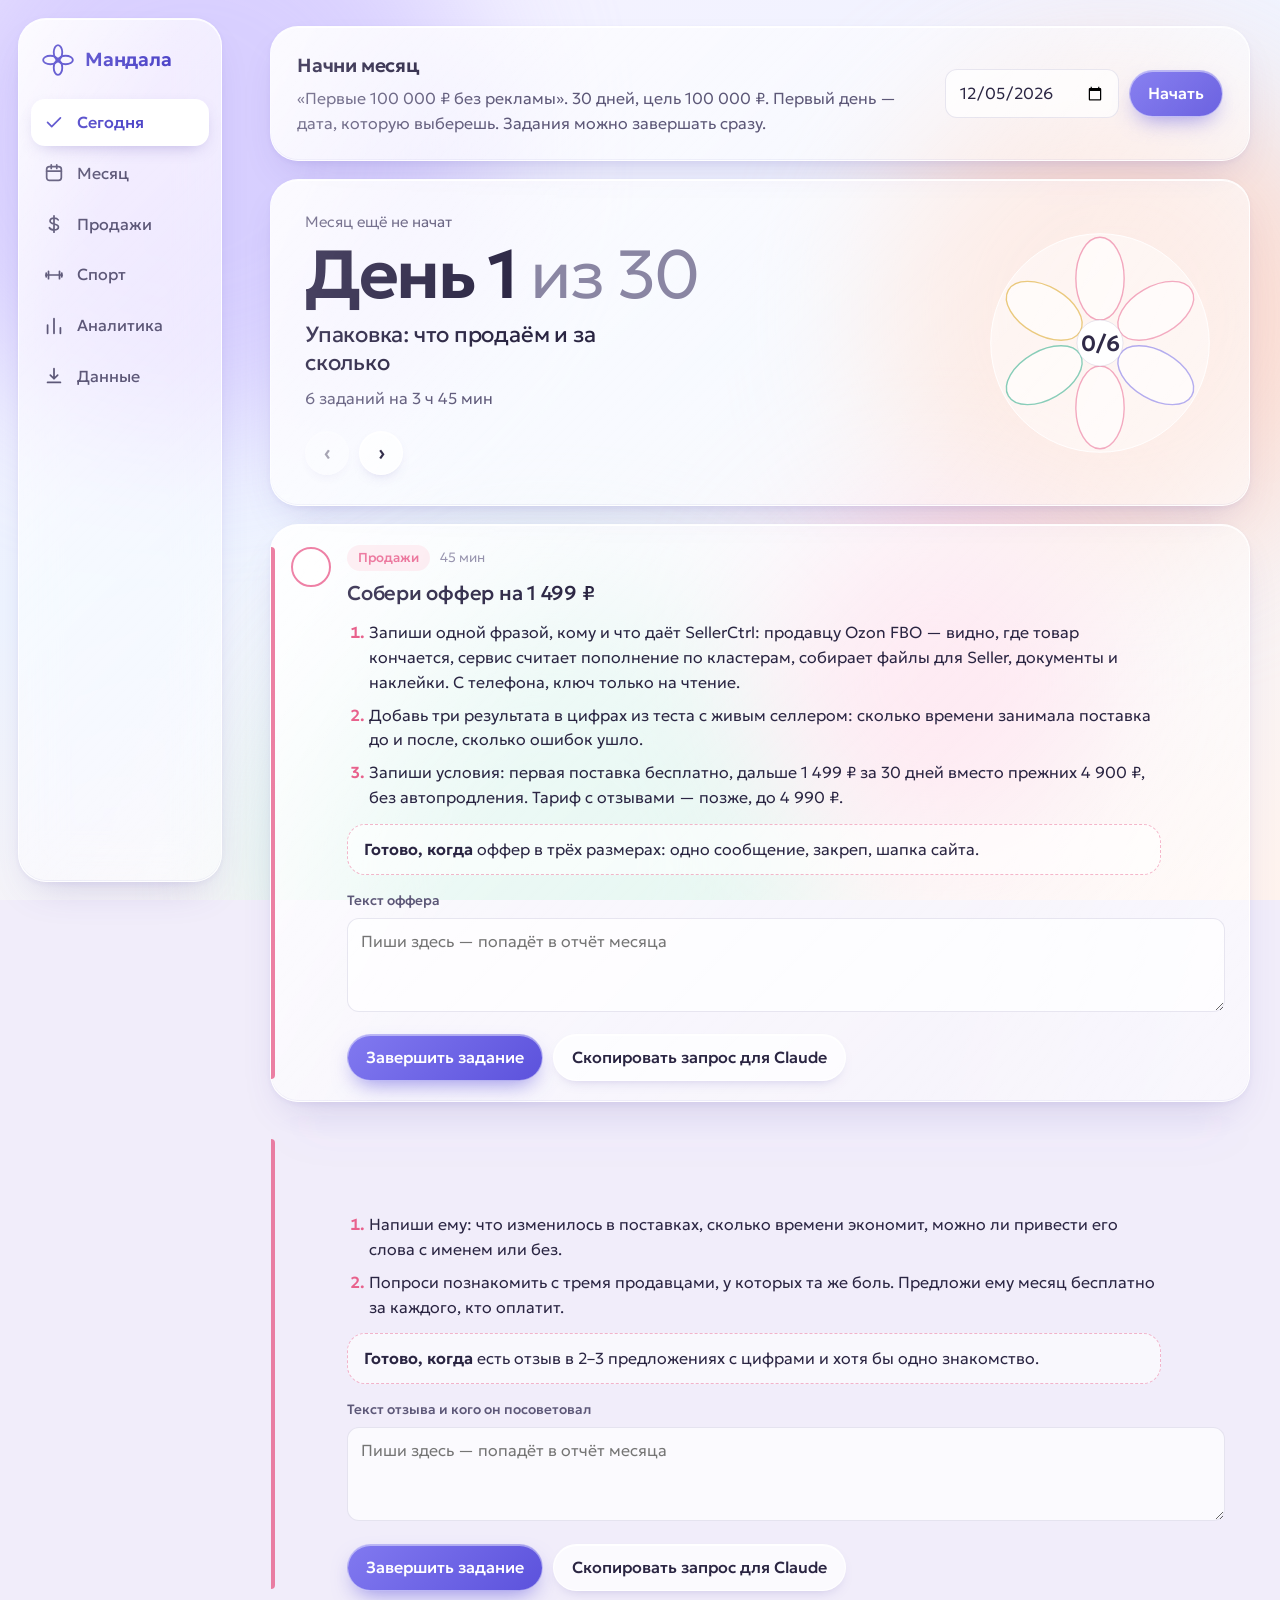
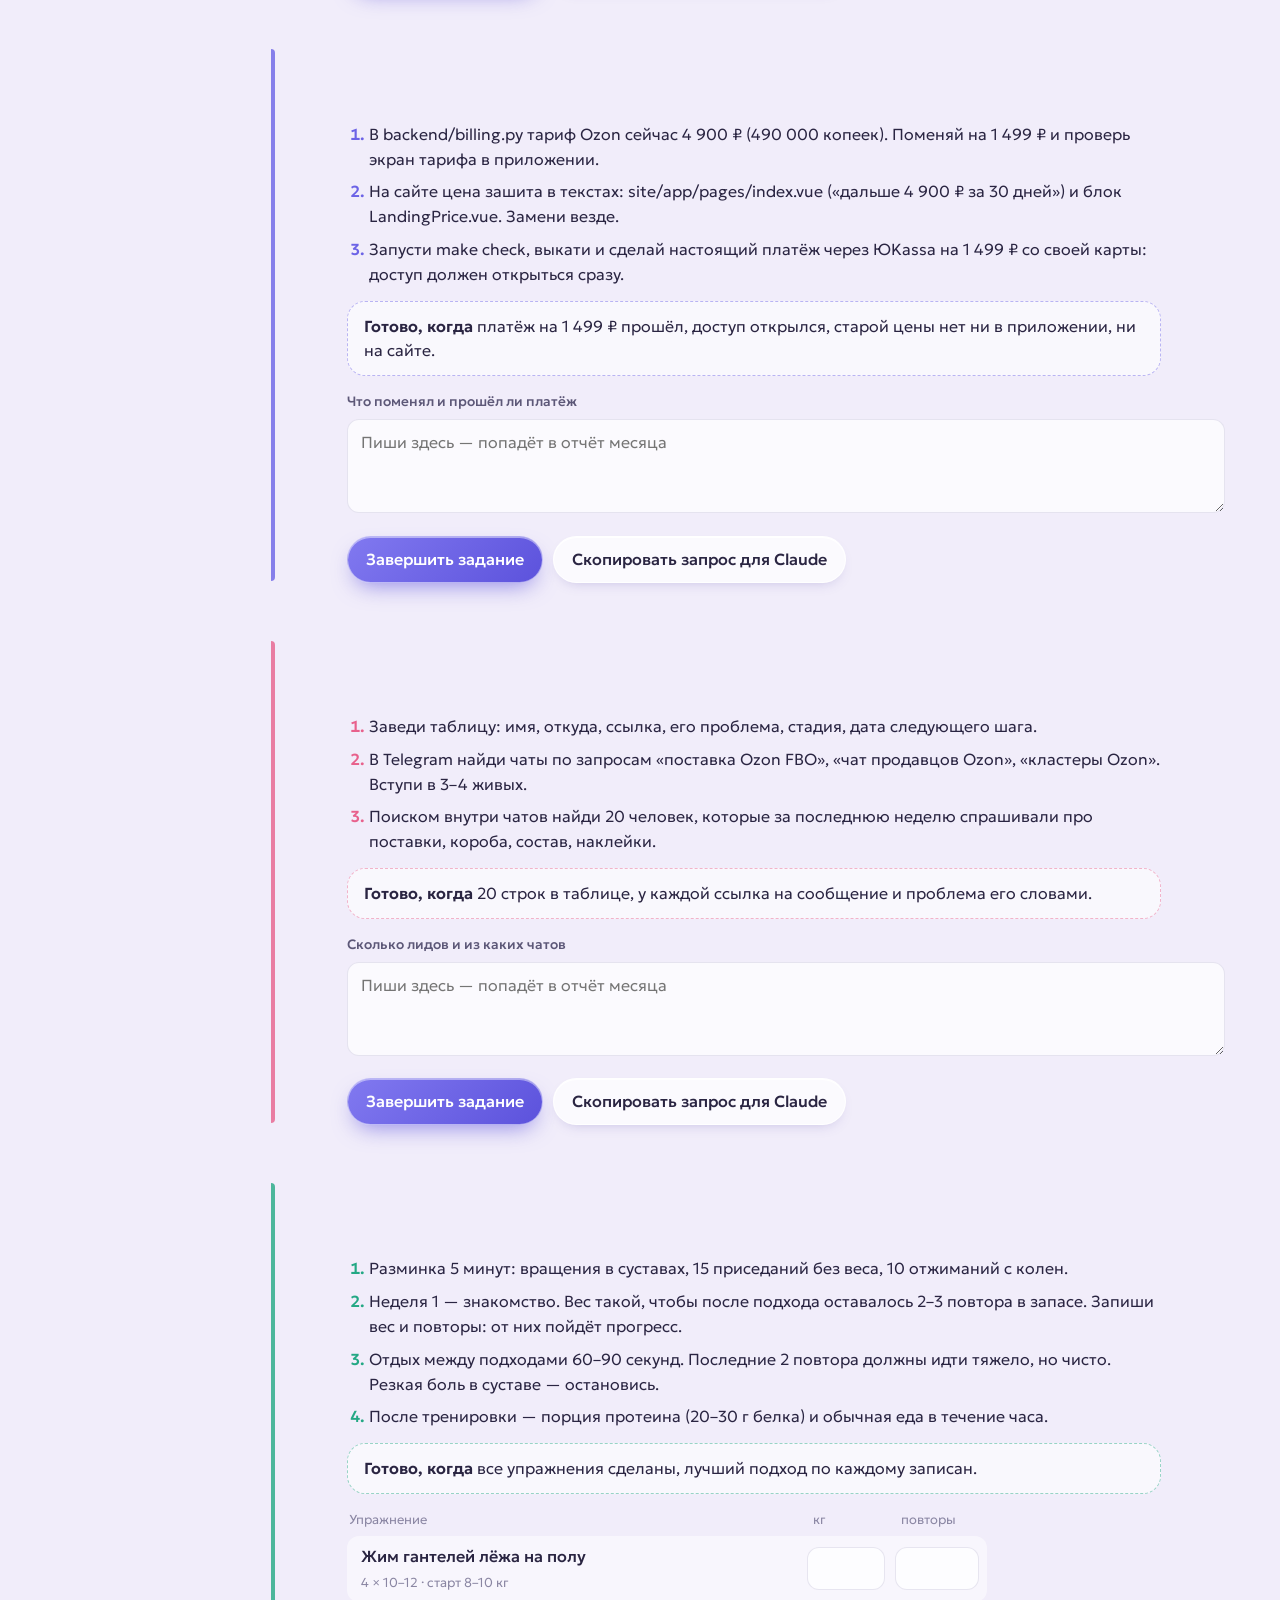
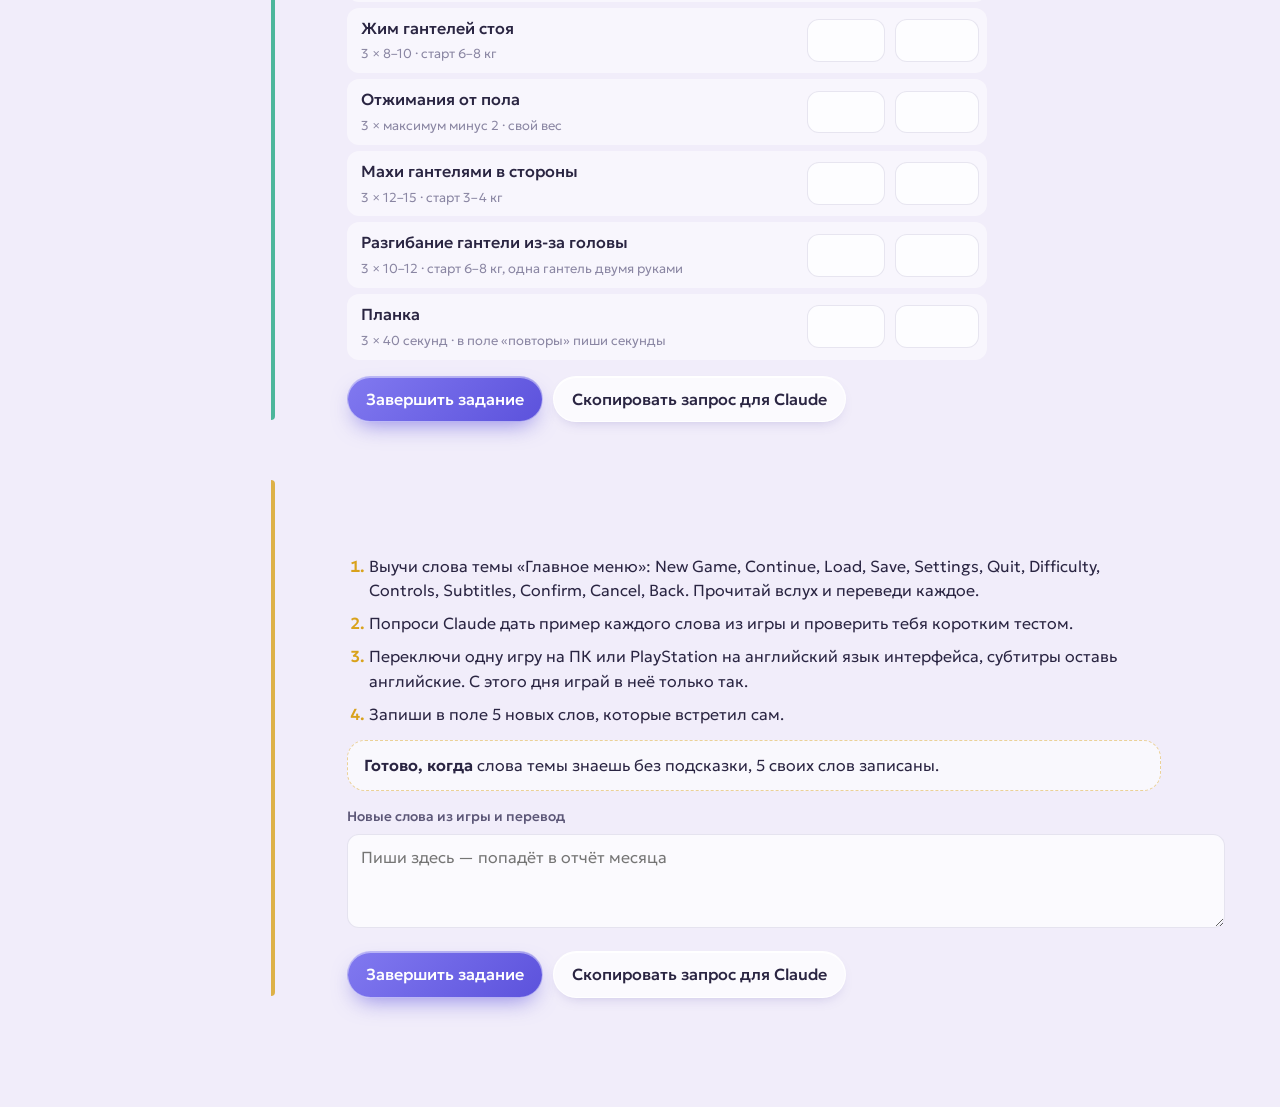
==== commit 7d5c7eac: "update 0.3 claude" ====
--- a/index.html
+++ b/index.html
@@ -2,60 +2,37 @@
 <html lang="ru">
 <head>
  <meta charset="utf-8">
- <meta name="viewport" content="width=device-width,initial-scale=1">
- <meta name="theme-color" content="#101522">
- <meta name="description" content="План продаж на 30 дней, рабочие задания, воронка и выручка.">
- <title>Мандала · Рабочий месяц</title>
+ <meta name="viewport" content="width=device-width,initial-scale=1,viewport-fit=cover">
+ <meta name="theme-color" content="#f3eefb">
+ <meta name="description" content="Задания на каждый день: продажи, сервисы, спорт и английский. Оплаты, воронка и аналитика по месяцам.">
+ <title>Мандала</title>
  <link rel="icon" type="image/svg+xml" href="assets/icon.svg">
+ <link rel="preconnect" href="https://fonts.googleapis.com">
+ <link rel="preconnect" href="https://fonts.gstatic.com" crossorigin>
+ <link href="https://fonts.googleapis.com/css2?family=Geologica:wght@300..700&display=swap" rel="stylesheet">
  <link rel="stylesheet" href="styles.css">
 </head>
 <body>
- <aside class="sidebar">
-  <a href="#" class="brand" aria-label="Мандала — главная"><span class="brand-mark" aria-hidden="true"><i></i><i></i><i></i><i></i></span>Мандала</a>
-  <nav aria-label="Основная навигация">
-   <div class="nav-group">
-    <span class="nav-label">Работа</span>
-    <button class="nav active" data-view="today"><span aria-hidden="true">▦</span>Месяц</button>
-    <button class="nav" data-view="pipeline"><span aria-hidden="true">≡</span>Воронка</button>
-    <button class="nav" data-view="analytics"><span aria-hidden="true">▥</span>Динамика</button>
-    <button class="nav" data-view="reports"><span aria-hidden="true">↧</span>Отчёты</button>
-   </div>
-   <div class="nav-group secondary-nav">
-    <span class="nav-label">Стратегия</span>
-    <button class="nav" data-view="matrix"><span aria-hidden="true">◇</span>Матрица</button>
-    <button class="nav" data-view="actions"><span aria-hidden="true">✓</span>Действия</button>
-    <button class="nav" data-view="focus"><span aria-hidden="true">◎</span>Фокус</button>
-    <button class="nav" data-view="reviews"><span aria-hidden="true">◷</span>Рефлексия</button>
-   </div>
-  </nav>
-  <div class="sidebar-bottom"><button class="nav" data-act="settings"><span aria-hidden="true">⚙︎</span>Данные и облако</button></div>
- </aside>
- <main>
-  <header class="topbar">
-   <span id="breadcrumb">Рабочий месяц</span>
-   <div class="top-actions">
-    <span id="save-state" role="status"><i></i>Сохранено на устройстве</span>
-    <button class="icon-btn" data-act="settings" aria-label="Данные и облако">⚙︎</button>
-    <button class="btn small" data-act="export">Резервная копия</button>
-   </div>
-  </header>
-  <div class="page">
-   <section class="page-heading"><div><h1 id="page-title">Рабочий месяц</h1><p id="page-description"></p></div><button class="btn" data-act="goal">Настроить цель</button></section>
-   <section class="goal-banner"><div class="goal-symbol">◎</div><div class="goal-copy"><h2 id="goal-title"></h2><p id="goal-subtitle"></p></div><div class="goal-deadline"><span class="eyebrow">Горизонт</span><strong id="goal-date"></strong><small id="days-left"></small></div><button class="icon-btn" data-act="goal" aria-label="Редактировать главную цель">→</button></section>
-   <section class="metrics" aria-label="Прогресс матрицы">
-    <div><span>Пройдено шагов</span><strong id="done-count">0 <small>/ 64</small></strong><div class="progress-track"><i id="total-bar"></i></div></div>
-    <div><span>В работе</span><strong id="doing-count">0</strong></div>
-    <div><span>Фокус недели</span><strong id="focus-count">0 <small>/ 3</small></strong></div>
-    <button data-act="goal" class="metric-button"><span>Доход от сервисов / мес.</span><strong id="income">Задать цель →</strong><small id="income-note"></small></button>
-   </section>
-   <div id="view-content"></div>
-   <footer><a href="SETUP.html">Запуск и сохранение</a><button class="text-btn" data-act="print">Печать матрицы →</button></footer>
-  </div>
- </main>
- <dialog id="editor" aria-labelledby="dialog-title"><div class="dialog-head"><span class="eyebrow" id="dialog-kicker"></span><button class="icon-btn" data-act="close" aria-label="Закрыть">×</button></div><div id="dialog-content"></div></dialog>
+ <div class="sky" aria-hidden="true"><i></i><i></i><i></i><i></i></div>
+ <nav class="dock glass" aria-label="Разделы">
+  <a class="brand" href="#today" aria-label="Мандала">
+   <svg viewBox="0 0 40 40" aria-hidden="true"><g fill="none" stroke="currentColor" stroke-width="2.2"><ellipse cx="20" cy="11" rx="5" ry="8.5"/><ellipse cx="20" cy="29" rx="5" ry="8.5"/><ellipse cx="11" cy="20" rx="8.5" ry="5"/><ellipse cx="29" cy="20" rx="8.5" ry="5"/></g><circle cx="20" cy="20" r="3" fill="currentColor"/></svg>
+   <span>Мандала</span>
+  </a>
+  <button data-view="today"><svg viewBox="0 0 24 24"><path d="M5 12.5l4.5 4.5L19 7.5"/></svg><span>Сегодня</span></button>
+  <button data-view="month"><svg viewBox="0 0 24 24"><rect x="4" y="5" width="16" height="15" rx="3"/><path d="M4 10h16M9 3v4M15 3v4"/></svg><span>Месяц</span></button>
+  <button data-view="sales"><svg viewBox="0 0 24 24"><path d="M12 3v18M16.5 7.5c-.8-1.4-2.4-2-4.5-2-2.6 0-4.3 1.2-4.3 3.2 0 4.6 9.1 2 9.1 6.6 0 2-1.9 3.2-4.8 3.2-2.3 0-4.1-.8-5-2.4"/></svg><span>Продажи</span></button>
+  <button data-view="sport"><svg viewBox="0 0 24 24"><path d="M3 12h18M6 8v8M18 8v8M3.5 10v4M20.5 10v4"/></svg><span>Спорт</span></button>
+  <button data-view="stats"><svg viewBox="0 0 24 24"><path d="M5 20V11M12 20V4M19 20v-6"/></svg><span>Аналитика</span></button>
+  <button data-view="data"><svg viewBox="0 0 24 24"><path d="M12 4v11m0 0l-4-4m4 4l4-4M5 19h14"/></svg><span>Данные</span></button>
+ </nav>
+ <main id="view" tabindex="-1"></main>
+ <dialog id="dialog" class="glass"><div id="dialog-body"></div></dialog>
  <div id="toast" role="status" aria-live="polite"></div>
- <input type="file" id="import-file" accept="application/json,.json" hidden>
- <input type="file" id="month-file" accept="application/json,.json" hidden>
- <script src="seed.js"></script><script src="daily.js"></script><script src="plan-data.js"></script><script src="plan.js"></script><script src="core.js"></script><script src="app.js"></script>
+ <input type="file" id="file-plan" accept="application/json,.json" hidden>
+ <input type="file" id="file-backup" accept="application/json,.json" hidden>
+ <script src="months/month-01.js"></script>
+ <script src="core.js"></script>
+ <script src="app.js"></script>
 </body>
 </html>
--- a/styles.css
+++ b/styles.css
@@ -1,301 +1,233 @@
-@import url('https://fonts.googleapis.com/css2?family=Inter:wght@400;500;600;650;700;750;800&display=swap');
-
 :root {
- color-scheme:dark;
- --bg:#101522; --nav:#0c111d; --surface:#171e2e; --surface-2:#1c263a; --line:#2d3a52;
- --ink:#f2f5ff; --muted:#abb8d0; --blue:#98b5ff; --blue-fill:#a8bfff; --mint:#7ee4c0;
- --red:#ff9bad; --white:var(--surface); --paper:var(--bg); --green:var(--mint);
- font:14px/1.5 'Inter',system-ui,Arial,sans-serif;
- color:var(--ink); background:var(--bg);
-}
-* {box-sizing:border-box}
-body {margin:0}
-button,input,textarea,select {font:inherit}
-button {color:inherit;cursor:pointer;touch-action:manipulation}
-button:disabled {cursor:default;opacity:.48}
-button:focus-visible,a:focus-visible,input:focus-visible,textarea:focus-visible,select:focus-visible {outline:2px solid var(--mint);outline-offset:3px}
-a {color:var(--blue)}
-a:where(:hover) {color:var(--ink)}
-p {color:var(--muted)}
-h1,h2,h3,p {margin-top:0}
-h1,h2,h3 {line-height:1.2}
-h1 {font-size:clamp(30px,4.8vw,46px);letter-spacing:-.045em;margin-bottom:9px;font-weight:750}
-h2 {font-size:21px;letter-spacing:-.025em;margin-bottom:8px}
-h3 {font-size:17px;letter-spacing:-.015em}
-small {font-size:11px}
-.sidebar {
- position:fixed;inset:0 auto 0 0;width:210px;display:flex;flex-direction:column;z-index:20;
- padding:24px 15px 15px;background:var(--nav);border-right:1px solid var(--line);
-}
-.brand {display:flex;align-items:center;gap:11px;padding:2px 10px 27px;color:var(--ink);font-size:22px;font-weight:750;text-decoration:none;letter-spacing:-.045em}
-.brand-mark {width:27px;height:27px;display:grid;grid-template-columns:1fr 1fr;gap:3px;transform:rotate(-8deg);flex:none}
-.brand-mark i {background:var(--blue-fill);border-radius:3px}
-.brand-mark i:nth-child(2) {background:var(--mint)}
-.brand-mark i:nth-child(3) {background:#666fda}
-.nav-group {display:grid;gap:4px;margin-bottom:20px}
-.nav-label {padding:0 10px 5px;font-weight:600;color:var(--muted);font-size:11px}
-.nav {border:1px solid transparent;background:transparent;display:flex;align-items:center;gap:10px;width:100%;padding:9px 10px;border-radius:8px;text-align:left;font-weight:600;font-size:13px;color:var(--muted)}
-.nav span {color:var(--blue);width:16px;flex:none;text-align:center;font-size:16px;line-height:1}
-.nav:hover {background:var(--surface)}
-.nav.active {background:#242f4f;border-color:#405181;color:var(--ink)}
-.sidebar-bottom {margin-top:auto}
-main {margin-left:210px;min-height:100vh}
-.topbar {min-height:61px;display:flex;align-items:center;justify-content:space-between;gap:13px;padding:10px 28px;border-bottom:1px solid var(--line);background:#121827}
-#breadcrumb {font-size:12px;color:var(--muted);font-weight:550}
-.top-actions {display:flex;align-items:center;gap:12px}
-#save-state {color:var(--muted);font-size:11px;white-space:nowrap}
-#save-state i,.cycle-label i {display:inline-block;width:6px;height:6px;margin-right:8px;border-radius:50%;background:var(--mint);vertical-align:2px}
-.btn,.icon-btn {
- display:inline-flex;align-items:center;justify-content:center;gap:5px;min-height:34px;
- padding:7px 12px;border:1px solid #3b4b69;border-radius:8px;
- background:#202b40;color:var(--ink);text-decoration:none;font-size:12px;font-weight:600;text-align:center;
-}
-.btn:hover,.icon-btn:hover {background:#293958;color:var(--ink)}
-.btn.primary {background:var(--blue-fill);border-color:var(--blue-fill);color:#121d37}
-.btn.primary:hover {background:#c0d1ff;color:#121d37}
-.btn.small {min-height:29px;padding:5px 9px;font-size:11px}
-.btn.danger,.error {color:var(--red)!important}
-.icon-btn {width:34px;padding:4px;font-size:17px}
-.text-btn {padding:0;border:0;background:transparent;font-size:12px;color:var(--blue);font-weight:600}
-.text-btn:hover {color:var(--ink)}
-.page {max-width:1580px;padding:26px 28px 30px;margin:auto}
-.page-heading {display:flex;justify-content:space-between;align-items:center;gap:12px;margin-bottom:20px}
-.page-heading p {margin:0}
-.page-heading h1 span {color:var(--blue);margin-left:.25em}
-body[data-screen="today"] .page-heading,
-body[data-screen="today"] .goal-banner,body[data-screen="analytics"] .goal-banner,
-body[data-screen="pipeline"] .goal-banner,body[data-screen="reports"] .goal-banner,
-body[data-screen="today"] .metrics,body[data-screen="analytics"] .metrics,
-body[data-screen="pipeline"] .metrics,body[data-screen="reports"] .metrics,
-body[data-screen="analytics"] .page-heading>.btn,body[data-screen="reports"] .page-heading>.btn,
-body[data-screen="pipeline"] .page-heading>.btn {display:none}
-.dashboard-hero {
- display:flex;align-items:end;justify-content:space-between;gap:16px;
- padding:22px 24px;margin-bottom:12px;border:1px solid #384b77;border-radius:14px;
- background:radial-gradient(ellipse at 94% 0,#344778a0,transparent 65%),linear-gradient(115deg,#202b47,#172033);
-}
-.dashboard-hero p {margin:0;font-size:13px}
-.cycle-label {display:inline-flex;font-size:11px;padding:5px 8px;align-items:center;background:#171f34;border:1px solid #3d527a;border-radius:6px;margin-bottom:9px;color:#d6e0fb}
-.cycle-label i {margin-right:6px}
-.hero-actions,.source-links,.report-actions {display:flex;gap:8px;flex-wrap:wrap}
-.hero-actions {justify-content:flex-end;flex:none}
-.dash-metrics {display:grid;grid-template-columns:repeat(4,minmax(0,1fr));gap:10px;margin-bottom:20px}
-.dash-metric {display:grid;align-content:start;gap:6px;padding:14px;background:var(--surface);border:1px solid var(--line);border-radius:11px;min-width:0}
-.dash-metric span {color:var(--muted);font-size:12px}
-.dash-metric strong,.chart-values strong {font-size:clamp(19px,2.4vw,27px);font-weight:750;letter-spacing:-.045em;font-variant-numeric:tabular-nums;line-height:1.12;overflow-wrap:anywhere}
-.dash-metric small {color:var(--muted)}
-.dash-metric.metric-main {background:#1b3135;border-color:#355256}
-.dash-metric.metric-main strong {color:var(--mint)}
-.month-layout {display:grid;grid-template-columns:minmax(0,1.85fr) minmax(285px,1fr);gap:14px}
-.month-layout>section,.dashboard-side {min-width:0}
-.dashboard-side {display:grid;align-content:start;gap:12px}
-.mission-header,.panel-head {display:flex;align-items:center;justify-content:space-between;gap:10px}
-.mission-header h2 {font-size:26px;margin:2px 0 0}
-.mission-header h2 small {color:var(--muted);font-size:15px;font-weight:500}
-.caption,.eyebrow {font-size:11px;color:var(--blue);font-weight:650}
-.day-picker {display:flex;align-items:center;justify-content:flex-end;gap:5px;flex-wrap:wrap}
-.day-picker select {width:auto;min-height:29px;padding:4px 7px;font-size:11px}
-.day-status {font-size:11px;margin:6px 0 10px}
-.day-strip {display:grid;grid-template-columns:repeat(15,minmax(0,1fr));gap:4px;margin-bottom:10px}
-.day-strip button {min-height:27px;border:1px solid var(--line);border-radius:5px;background:var(--surface);color:var(--muted);font-size:11px;padding:0}
-.day-strip button.partial {border-bottom-color:var(--blue)}
-.day-strip button.finished {border-color:#376356;background:#1c3936;color:var(--mint)}
-.day-strip button.selected {background:var(--blue-fill);border-color:var(--blue-fill);color:#142143;font-weight:750}
-.day-strip button:not(.selected):hover {border-color:var(--blue)}
-.mission-list {display:grid;gap:8px}
-.mission {display:grid;grid-template-columns:33px minmax(0,1fr);gap:10px;padding:10px 13px;background:var(--surface);border:1px solid var(--line);border-radius:11px}
-.mission.done {border-color:#395f55}
-.mission-check {width:31px;height:31px;border:1px solid #4b5c81;border-radius:8px;background:#222e48;color:#d5e2ff;font-size:12px;font-weight:750;padding:0;margin-top:3px}
-.mission-check[aria-pressed="true"] {background:var(--mint);color:#112a26;border-color:var(--mint)}
-.mission details {min-width:0}
-.mission summary {display:grid;grid-template-columns:1fr 18px;gap:2px 7px;align-items:center;padding:1px 0;cursor:pointer;list-style:none}
-.mission summary::-webkit-details-marker {display:none}
-.task-category {grid-column:1;font-size:10px;color:#a8c0ff;font-weight:700}
-.task-category.category-3 {color:#86e5c3}
-.task-category.category-4 {color:#d1b9ff}
-.mission-title {display:block;grid-column:1;font-size:15px;font-weight:750;overflow-wrap:anywhere}
-.details-hint {grid-column:2;grid-row:1/3;text-align:center;color:var(--blue)}
-.details-hint::after {content:'+';font-size:17px}
-.mission details[open] .details-hint::after {content:'−'}
-.mission ol,.next-month {margin:10px 0;padding-left:21px;color:#d3dbed}
-.mission ol {font-size:13px}
-.mission li,.next-month li {margin-bottom:6px;padding-left:2px}
-.mission li::marker,.next-month li::marker {color:var(--blue)}
-.definition {padding:7px 10px;margin:8px 0 2px;background:#20332f;border-left:2px solid #6de0b4;border-radius:4px;font-size:12px}
-.definition strong {color:var(--mint)}
-.definition p {margin:1px 0 0;color:#d5f0e7}
-.dash-panel,.side-card,.review-card,.task-row {padding:15px;background:var(--surface);border:1px solid var(--line);border-radius:11px;min-width:0}
-.dash-panel h2 {margin:3px 0 10px}
-.dash-panel>p {font-size:12px;line-height:1.55;margin:0 0 11px}
-.chart-values {display:flex;align-items:baseline;gap:10px;flex-wrap:wrap}
-.chart-values span {font-size:11px;color:var(--muted)}
-.cash-chart {display:grid;grid-template-columns:repeat(30,minmax(0,1fr));gap:3px;height:126px;margin-top:10px;
- background:repeating-linear-gradient(to top,#2a3750 0px,#2a3750 1px,transparent 1px,transparent 25%);border-bottom:1px solid #526385}
-.chart-compact .cash-chart {height:93px}
-.cash-column {border:0;padding:0;display:flex;align-items:end;justify-content:stretch;min-width:0;background:transparent}
-.cash-column span {width:100%;background:linear-gradient(0deg,#5978e4,#a6bfff);border-radius:3px 3px 0 0;min-height:2px}
-.cash-column:hover span,.cash-column:focus-visible span {background:var(--mint)}
-.cash-column.future span {display:none}
-.cash-column.negative span {background:var(--red)}
-.chart-axis {display:flex;justify-content:space-between;color:var(--muted);font-size:10px;margin-top:5px}
-.funnel-chart {display:grid;gap:7px;margin-bottom:8px}
-.funnel-row {display:grid;grid-template-columns:87px minmax(0,1fr) 45px;align-items:center;gap:7px;font-size:11px}
-.funnel-row b {text-align:right;font-variant-numeric:tabular-nums}
-.meter-track,.progress-track {height:7px;border-radius:5px;background:#2c3953;overflow:hidden}
-.meter-track i,.progress-track i {display:block;height:100%;background:linear-gradient(90deg,#7492ef,var(--blue-fill));border-radius:5px}
-.funnel-row:nth-child(5) .meter-track i {background:var(--mint)}
-.analytics-grid,.review-grid {display:grid;grid-template-columns:repeat(2,minmax(0,1fr));gap:12px}
-.table-panel,.archive-panel {margin-top:12px}
-.table-scroll {overflow:auto}
-table {border-collapse:collapse;width:100%;font-size:12px;font-variant-numeric:tabular-nums}
-th,td {padding:9px 8px;text-align:left;border-bottom:1px solid var(--line);white-space:nowrap}
-thead th {color:var(--muted);font-weight:600}
-tbody th {font-weight:600}
-.project-list {list-style:none;margin:0 0 9px;padding:0}
-.project-list li {display:flex;align-items:center;justify-content:space-between;gap:6px;border-bottom:1px solid var(--line);padding:8px 0;font-size:12px}
-.project-list small {display:block;color:var(--muted);font-size:10px;overflow-wrap:anywhere}
-.project-list li>div:first-child {min-width:0;overflow-wrap:anywhere}
-.ledger-row-actions {display:flex;gap:4px}
-.next-month {font-size:13px}
-.report-actions {margin-top:12px}
-.goal-banner {display:flex;align-items:center;gap:14px;padding:18px;border-radius:12px;border:1px solid #384b77;background:#202b47;margin-bottom:12px}
-.goal-copy {flex:1;min-width:0}
-.goal-copy p {margin:0}
-.goal-symbol {font-size:27px;color:var(--blue)}
-.goal-deadline strong,.goal-deadline small {display:block}
-.metrics {display:grid;grid-template-columns:repeat(4,minmax(0,1fr));gap:8px;margin-bottom:15px}
-.metrics>div,.metrics>button {border:1px solid var(--line);background:var(--surface);border-radius:9px;text-align:left;padding:9px}
-.metrics span,.metrics small {display:block;color:var(--muted);font-size:11px}
-.metrics strong {font-size:18px}
-.metrics strong small {display:inline}
-.metrics .progress-track {margin-top:3px}
-.section-bar,.direction-header,.mini-progress {display:flex;justify-content:space-between;align-items:center;gap:8px;margin-bottom:10px}
-.section-bar h3,.direction-header h3 {margin:0}
-.section-bar small,.matrix-caption,.draft-note {color:var(--muted);font-size:11px}
-.segmented {display:flex;background:var(--surface);padding:3px;border:1px solid var(--line);border-radius:7px}
-.segmented button {border:0;background:transparent;border-radius:5px;padding:5px;font-size:11px}
-.segmented .active {background:var(--blue-fill);color:#142143}
-.matrix-layout {display:grid;grid-template-columns:minmax(0,1fr) 230px;gap:12px}
-.matrix-shell {overflow:auto;padding:9px;background:var(--surface);border:1px solid var(--line);border-radius:9px}
-.matrix {display:grid;grid-template-columns:repeat(3,minmax(0,1fr));gap:6px;min-width:560px}
-.block,.focus-matrix {display:grid;grid-template-columns:repeat(3,minmax(0,1fr));gap:2px}
-.cell {min-width:0;min-height:45px;border:0;border-radius:3px;padding:3px;background:var(--pale);color:#1f2938;font-size:10px;line-height:1.2;overflow-wrap:anywhere}
-.cell:hover {outline:2px solid #546db2;z-index:1}
-.cell.area-cell {background:var(--tone);font-weight:700}
-.cell.goal-cell {background:#21375e;color:#f5f7ff}
-.block.central .area-cell {background:#cbd8fb}
-.block.central .goal-cell {background:#21375e}
-.cell.done::after {content:' ✓';font-weight:800}
-.cell.doing {border-bottom:3px solid #4867b3}
-.cell.focused::before {content:'★ ';color:#453896}
-.focus-matrix .cell {min-height:69px;font-size:13px}
-.matrix-caption {display:flex;justify-content:space-between;gap:8px;padding-top:7px}
-.legend {display:flex;gap:5px}
-.side-card {margin-bottom:9px}
-.side-card p {font-size:12px}
-.areas-grid {display:grid;grid-template-columns:repeat(4,minmax(0,1fr));gap:9px}
-.area-card {text-align:left;border:1px solid var(--line);background:var(--surface-2);border-radius:10px;padding:13px}
-.area-card p {font-size:12px}
-.area-card .area-num,.area-card small {color:var(--blue)}
-.area-card h3 {margin:5px 0}
-.mobile-hint {display:none}
-.filter-row {display:grid;grid-template-columns:2fr 1fr 1fr;gap:7px;margin-bottom:10px}
-.task-list {display:grid;gap:5px}
-.task-row {display:flex;align-items:center;gap:8px;padding:7px 10px;font-size:12px}
-.task-check {width:25px;height:25px;border:1px solid var(--line);border-radius:6px;background:#252f48;color:var(--mint);flex:none}
-.task-body {display:grid;gap:1px;text-align:left;margin-right:auto;border:0;background:transparent}
-.task-body small {color:var(--muted)}
-.task-body strong {overflow-wrap:anywhere}
-.star-btn {border:0;background:transparent;font-size:18px;color:var(--muted)}
-.star-btn.selected {color:#ffd289}
-.badge {white-space:nowrap;color:var(--muted)}
-.badge.overdue {color:var(--red)}
-.badge.doing {color:var(--blue)}
-.empty-state {padding:18px;background:var(--surface);border:1px solid var(--line);border-radius:9px}
-.review-card p {white-space:pre-wrap;overflow-wrap:anywhere}
-.review-card .text-btn+.text-btn {margin-left:9px}
-label {display:block;margin:9px 0 4px;color:#d5dff1;font-weight:600;font-size:12px}
-input:not([type=file]):not([type=checkbox]),textarea,select {
- width:100%;min-width:0;background:#121a2b;color:var(--ink);border:1px solid #425475;border-radius:7px;
- padding:7px 9px;font-size:13px;
-}
-textarea {min-height:60px;resize:vertical}
-input[type=checkbox] {accent-color:var(--blue)}
-.day-picker select {width:auto}
-.form-row {display:grid;grid-template-columns:repeat(2,minmax(0,1fr));gap:6px 12px}
-.check-label {display:flex;align-items:center;gap:6px}
-dialog {width:min(540px,calc(100vw - 26px));max-height:86dvh;color:var(--ink);background:var(--surface);border:1px solid #425475;border-radius:13px;padding:16px}
-dialog::backdrop {background:#050913b8;backdrop-filter:blur(3px)}
-.dialog-head,.dialog-actions {display:flex;justify-content:space-between;align-items:center;gap:8px}
-.dialog-head {margin-bottom:9px}
-.dialog-actions {justify-content:flex-end;margin-top:12px}
-.settings-block {margin-top:14px;padding-top:10px;border-top:1px solid var(--line)}
-.settings-buttons,.help-grid {display:flex;flex-wrap:wrap;gap:6px}
-.help-grid div {padding:6px;border:1px solid var(--line);border-radius:5px}
-.notice {border-left:2px solid var(--blue);padding:6px 9px;background:var(--surface-2)}
-.small-note {font-size:11px}
-#toast {position:fixed;inset:auto 16px 14px auto;z-index:100;max-width:min(460px,calc(100% - 32px));padding:9px 13px;background:#263b59;color:var(--ink);border:1px solid #4c6490;border-radius:9px;display:none}
-#toast.show {display:block}
-footer {display:flex;justify-content:space-between;gap:8px;margin-top:19px;color:var(--muted);font-size:11px}
-@media(max-width:1120px) {
- .sidebar {width:174px}
- main {margin-left:174px}
- .page,.topbar {padding-left:17px;padding-right:17px}
- .month-layout {grid-template-columns:minmax(0,1.55fr) minmax(251px,1fr)}
- .matrix-layout {grid-template-columns:minmax(0,1fr)}
- .matrix-aside {display:none}
-}
-@media(max-width:860px) {
- .sidebar {position:static;width:auto;padding:8px 12px 7px;border-right:0;border-bottom:1px solid var(--line)}
- .brand {font-size:17px;padding:1px 2px 7px;letter-spacing:-.02em}
- .brand-mark {width:19px;height:19px;gap:2px}
- .sidebar nav,.nav-group {display:flex;flex-wrap:wrap;margin:0;gap:4px}
- .nav-group {flex:1 100%}
- .nav-label,.sidebar-bottom {display:none}
- .nav {flex:1;min-width:0;white-space:nowrap;font-size:10px;padding:4px;justify-content:center;gap:3px}
- .nav span {font-size:12px;width:auto}
- main {margin-left:0}
- .topbar {min-height:42px;padding-top:5px;padding-bottom:5px}
- #breadcrumb {font-size:10px}
-}
-@media(max-width:620px) {
- .page,.topbar {padding-left:11px;padding-right:11px}
- .page {padding-top:11px}
- .top-actions {gap:6px}
- #save-state {display:none}
- .dashboard-hero {padding:13px;align-items:flex-start;flex-direction:column;gap:8px}
- .dashboard-hero h1 {font-size:29px;margin:1px 0 4px}
- .dashboard-hero p {font-size:11px}
- .hero-actions {justify-content:flex-start}
- .dash-metrics,.metrics {grid-template-columns:repeat(2,minmax(0,1fr));gap:5px;margin-bottom:12px}
- .dash-metric {padding:8px}
- .dash-metric small {font-size:9px}
- .dash-metric span {font-size:10px}
- .dash-metric strong {font-size:19px}
- .month-layout,.analytics-grid,.review-grid {grid-template-columns:minmax(0,1fr)}
- .mission-header h2 {font-size:21px}
- .mission {padding:9px;gap:6px}
- .mission-title {font-size:14px}
- .mission ol {font-size:12px}
- .day-strip {gap:2px}
- .day-strip button {font-size:9px;min-height:25px}
- .cash-chart {height:100px}
- .areas-grid {grid-template-columns:repeat(2,minmax(0,1fr))}
- .filter-row {grid-template-columns:1fr 1fr}
- .filter-row input {grid-column:1/-1}
- .mobile-hint {display:block;font-size:11px}
- .goal-banner {padding:9px;gap:5px}
- .goal-deadline {display:none}
-}
-@media print {
- @page {size:A3 landscape;margin:10mm}
- body {background:#fff;color:#000}
- .sidebar,.topbar,.page-heading,.metrics,.matrix-aside,.section-bar,.mobile-hint,footer,dialog,#toast,.matrix-caption,.goal-banner>.icon-btn {display:none!important}
- main {margin:0}
- .page {padding:0}
- .goal-banner,.matrix-shell {background:#fff;border:0}
- .goal-copy p {color:#000}
- .matrix-layout {display:block}
- .matrix {min-width:0}
- .cell {height:52px;print-color-adjust:exact;-webkit-print-color-adjust:exact}
-}
+  --ink: #2a2542; --ink-soft: #5d5878; --ink-faint: #8a86a3;
+  --accent: #6c63e6; --accent-deep: #4f46c8; --mint: #23a884; --rose: #e8618c;
+  --glass: rgba(255, 255, 255, .52); --glass-strong: rgba(255, 255, 255, .74);
+  --edge: rgba(255, 255, 255, .85); --line: rgba(92, 84, 150, .14);
+  --shadow: 0 1px 0 rgba(255, 255, 255, .9) inset, 0 -1px 0 rgba(120, 110, 190, .08) inset, 0 18px 40px -18px rgba(86, 72, 170, .28), 0 2px 6px rgba(86, 72, 170, .06);
+  --r-lg: 28px; --r-md: 18px; --r-sm: 12px;
+  --font: 'Geologica', 'Segoe UI', system-ui, -apple-system, sans-serif;
+}
+* { box-sizing: border-box; }
+html { -webkit-text-size-adjust: 100%; scroll-behavior: smooth; }
+body { margin: 0; font: 300 16px/1.55 var(--font); color: var(--ink); background: #f1edfa; min-height: 100vh; }
+h1, h2, h3, p { margin: 0; }
+button, input, select, textarea { font: inherit; color: inherit; }
+button { cursor: pointer; }
+b, strong { font-weight: 600; }
+:focus-visible { outline: 2.5px solid var(--accent); outline-offset: 2px; border-radius: 8px; }
+
+/* Фон: мягкие цветные пятна, которые медленно плывут под стеклом */
+.sky { position: fixed; inset: 0; z-index: -1; overflow: hidden; background: linear-gradient(160deg, #f6f1ff 0%, #eef4ff 45%, #fff3ee 100%); }
+.sky i { position: absolute; border-radius: 50%; filter: blur(70px); opacity: .75; animation: drift 26s ease-in-out infinite alternate; }
+.sky i:nth-child(1) { width: 46vw; height: 46vw; left: -8vw; top: -12vw; background: #cfc4ff; }
+.sky i:nth-child(2) { width: 38vw; height: 38vw; right: -6vw; top: 8vh; background: #ffd3c2; animation-duration: 32s; animation-delay: -8s; }
+.sky i:nth-child(3) { width: 42vw; height: 42vw; left: 22vw; bottom: -18vw; background: #bfeee0; animation-duration: 38s; animation-delay: -15s; }
+.sky i:nth-child(4) { width: 26vw; height: 26vw; right: 14vw; bottom: 6vh; background: #ffc9e0; animation-duration: 29s; animation-delay: -4s; }
+@keyframes drift { from { transform: translate(0, 0) scale(1); } to { transform: translate(5vw, 4vh) scale(1.12); } }
+
+/* Жидкое стекло */
+.glass {
+  background: linear-gradient(135deg, var(--glass-strong), var(--glass) 55%, rgba(255, 255, 255, .38));
+  -webkit-backdrop-filter: blur(22px) saturate(170%); backdrop-filter: blur(22px) saturate(170%);
+  border: 1px solid var(--edge); border-radius: var(--r-lg); box-shadow: var(--shadow); position: relative;
+}
+.glass::before { content: ''; position: absolute; inset: 0; border-radius: inherit; pointer-events: none;
+  background: linear-gradient(115deg, rgba(255, 255, 255, .65) 0%, rgba(255, 255, 255, 0) 28%, rgba(255, 255, 255, 0) 72%, rgba(255, 255, 255, .3) 100%); mix-blend-mode: soft-light; }
+
+/* Навигация */
+.dock { position: fixed; left: 18px; top: 18px; bottom: 18px; width: 204px; padding: 18px 12px; display: flex; flex-direction: column; gap: 4px; z-index: 20; }
+.brand { display: flex; align-items: center; gap: 10px; padding: 6px 10px 18px; text-decoration: none; color: var(--accent-deep); font-weight: 600; font-size: 19px; letter-spacing: -.01em; }
+.brand svg { width: 34px; height: 34px; animation: turn 60s linear infinite; }
+@keyframes turn { to { transform: rotate(360deg); } }
+.dock button { display: flex; align-items: center; gap: 12px; padding: 11px 12px; border: 0; background: none; border-radius: 14px; text-align: left; font-weight: 400; color: var(--ink-soft); transition: background .2s, color .2s, transform .2s; }
+.dock button svg { width: 22px; height: 22px; fill: none; stroke: currentColor; stroke-width: 1.9; stroke-linecap: round; stroke-linejoin: round; flex: none; }
+.dock button:hover { background: rgba(255, 255, 255, .6); color: var(--ink); }
+.dock button[aria-current=page] { background: #fff; color: var(--accent-deep); font-weight: 500; box-shadow: 0 6px 18px -8px rgba(86, 72, 170, .45); }
+
+main { margin-left: 240px; padding: 26px 30px 80px; max-width: 1120px; display: grid; gap: 18px; outline: none; }
+main.enter { animation: enter .35s ease both; }
+@keyframes enter { from { opacity: 0; transform: translateY(8px); } }
+main > section, .two > section { padding: 24px 26px; }
+.two { display: grid; grid-template-columns: 1fr 1fr; gap: 18px; align-items: start; }
+
+.page-head { display: flex; justify-content: space-between; align-items: end; gap: 16px; flex-wrap: wrap; padding: 8px 4px 0; }
+.page-head h1 { font-size: 36px; font-weight: 600; letter-spacing: -.025em; line-height: 1.1; }
+.page-head p { color: var(--ink-soft); margin-top: 6px; max-width: 60ch; }
+h2 { font-size: 19px; font-weight: 600; letter-spacing: -.01em; margin-bottom: 14px; }
+h2.gap { margin-top: 22px; }
+.hint { color: var(--ink-faint); font-size: 14px; margin-top: 12px; max-width: 70ch; }
+.empty { color: var(--ink-soft); padding: 8px 0; max-width: 56ch; }
+.note { color: var(--ink-soft); } .note.warn { color: #a23a55; }
+
+/* Кнопки и поля */
+.row { display: flex; gap: 10px; flex-wrap: wrap; align-items: center; }
+.btn { border: 1px solid var(--edge); background: rgba(255, 255, 255, .7); border-radius: 999px; padding: 10px 18px; font-weight: 500; box-shadow: 0 1px 0 #fff inset, 0 6px 14px -8px rgba(86, 72, 170, .35); transition: transform .15s, box-shadow .2s, background .2s; }
+.btn:hover:not(:disabled) { transform: translateY(-1px); background: #fff; }
+.btn:active:not(:disabled) { transform: scale(.97); }
+.btn:disabled { opacity: .4; cursor: default; }
+.btn.primary { background: linear-gradient(135deg, #8179f0, #5c52dc); color: #fff; border-color: rgba(255, 255, 255, .5); box-shadow: 0 1px 0 rgba(255, 255, 255, .45) inset, 0 10px 22px -8px rgba(92, 82, 220, .65); }
+.btn.primary:hover:not(:disabled) { background: linear-gradient(135deg, #8b83f5, #6258e4); }
+.btn.danger { color: #b3364f; }
+.btn.round { width: 44px; height: 44px; padding: 0; font-size: 22px; line-height: 1; }
+input, select, textarea { width: 100%; padding: 10px 13px; border-radius: var(--r-sm); border: 1px solid var(--line); background: rgba(255, 255, 255, .72); transition: border-color .2s, background .2s, box-shadow .2s; }
+input:focus, select:focus, textarea:focus { outline: none; border-color: var(--accent); background: #fff; box-shadow: 0 0 0 4px rgba(108, 99, 230, .15); }
+input, select { min-height: 46px; } .tick input { min-height: 0; } .set input { min-height: 40px; }
+textarea { resize: vertical; min-height: 84px; line-height: 1.5; }
+label > span, .body-grid > div > span { display: block; font-size: 13.5px; font-weight: 500; color: var(--ink-soft); margin-bottom: 6px; }
+.tabs { display: flex; gap: 6px; flex-wrap: wrap; }
+.tabs button { border: 1px solid var(--edge); background: rgba(255, 255, 255, .5); border-radius: 999px; padding: 8px 15px; font-size: 14px; color: var(--ink-soft); }
+.tabs button[aria-selected=true] { background: #fff; color: var(--accent-deep); font-weight: 500; }
+
+/* Сегодня */
+.start { display: flex; justify-content: space-between; align-items: center; gap: 20px; flex-wrap: wrap; }
+.start h2 { margin-bottom: 6px; } .start p { color: var(--ink-soft); max-width: 56ch; } .start input { width: auto; }
+.hero { display: grid; grid-template-columns: 1fr auto; gap: 24px; align-items: center; padding: 30px 34px !important; overflow: hidden; }
+.when { color: var(--ink-soft); font-size: 15px; }
+.hero h1 { font-size: clamp(44px, 6vw, 68px); font-weight: 600; letter-spacing: -.035em; line-height: 1; margin: 8px 0 12px; }
+.hero h1 span { font-weight: 300; color: var(--ink-faint); }
+.focus { font-size: 22px; font-weight: 400; letter-spacing: -.01em; max-width: 24ch; line-height: 1.25; }
+.meta { color: var(--ink-soft); margin: 10px 0 20px; }
+.hero-flower { width: 230px; }
+.mandala { width: 100%; display: block; overflow: visible; }
+.mandala .halo { fill: rgba(255, 255, 255, .45); stroke: rgba(255, 255, 255, .9); }
+.petal { fill: rgba(255, 255, 255, .55); stroke: var(--c); stroke-width: 1.4; stroke-opacity: .55; transition: fill .5s, stroke-opacity .5s; transform-box: view-box; }
+.petal.on { fill: var(--c); fill-opacity: .82; stroke-opacity: 1; }
+.petal.just { animation: bloom .7s cubic-bezier(.2, 1.4, .4, 1); }
+@keyframes bloom { 0% { fill-opacity: 0; stroke-width: 6; } 60% { stroke-width: 3; } }
+.mandala .core { fill: #fff; stroke: var(--line); }
+.core-num { font: 600 22px var(--font); fill: var(--ink); }
+.mandala.full { animation: glow 2.4s ease-in-out infinite alternate; }
+@keyframes glow { from { filter: drop-shadow(0 0 0 rgba(108, 99, 230, 0)); } to { filter: drop-shadow(0 0 18px rgba(108, 99, 230, .45)); } }
+
+.tasks { display: grid; gap: 14px; padding: 0 !important; }
+.task { display: grid; grid-template-columns: auto 1fr; gap: 16px; padding: 20px 24px 20px 20px; transition: opacity .3s, transform .3s; }
+.task::after { content: ''; position: absolute; left: 0; top: 22px; bottom: 22px; width: 4px; border-radius: 0 4px 4px 0; background: var(--c); opacity: .8; }
+.check { width: 40px; height: 40px; border-radius: 50%; border: 2px solid var(--c); background: rgba(255, 255, 255, .7); display: grid; place-items: center; padding: 0; transition: background .25s, transform .2s; margin-top: 2px; }
+.check svg { width: 22px; height: 22px; fill: none; stroke: #fff; stroke-width: 2.6; stroke-linecap: round; stroke-linejoin: round; stroke-dasharray: 24; stroke-dashoffset: 24; transition: stroke-dashoffset .35s .1s; }
+.check:hover { transform: scale(1.08); background: #fff; }
+.task.done .check { background: var(--c); } .task.done .check svg { stroke-dashoffset: 0; }
+.task.done { opacity: .78; } .task.done:hover { opacity: 1; }
+.task.done .title { color: var(--ink-soft); text-decoration: line-through; text-decoration-color: rgba(93, 88, 120, .4); }
+.task.just { animation: settle .6s cubic-bezier(.2, 1.3, .4, 1); }
+.task.just .check { animation: ring .7s ease-out; }
+@keyframes settle { 0% { transform: scale(1); } 35% { transform: scale(1.015); } }
+@keyframes ring { 0% { box-shadow: 0 0 0 0 color-mix(in srgb, var(--c) 55%, transparent); } 100% { box-shadow: 0 0 0 18px transparent; } }
+.task-top { display: flex; gap: 10px; align-items: center; flex-wrap: wrap; }
+.chip { font-size: 13px; font-weight: 500; color: var(--c); background: color-mix(in srgb, var(--c) 13%, #fff); border-radius: 999px; padding: 3px 11px; }
+.time { font-size: 13.5px; color: var(--ink-faint); }
+.task h3 { margin-top: 8px; }
+.title { all: unset; cursor: pointer; font-size: 20px; font-weight: 500; letter-spacing: -.012em; line-height: 1.3; }
+.title:focus-visible { outline: 2.5px solid var(--accent); outline-offset: 3px; border-radius: 6px; }
+.task-body { margin-top: 12px; animation: enter .3s ease both; }
+.task-body ol { margin: 0; padding-left: 22px; display: grid; gap: 8px; max-width: 74ch; }
+.task-body li::marker { color: var(--c); font-weight: 600; }
+.ready { margin-top: 14px; padding: 12px 16px; border-radius: var(--r-md); background: rgba(255, 255, 255, .6); border: 1px dashed color-mix(in srgb, var(--c) 45%, transparent); max-width: 74ch; }
+.answer { display: block; margin-top: 16px; }
+.actions { margin-top: 16px; }
+.sets { margin-top: 16px; display: grid; gap: 6px; max-width: 640px; }
+.sets-head, .set { display: grid; grid-template-columns: 1fr 78px 84px; gap: 10px; align-items: center; }
+.sets-head { font-size: 13px; color: var(--ink-faint); padding: 0 2px; }
+.set { background: rgba(255, 255, 255, .5); border-radius: var(--r-sm); padding: 8px 8px 8px 14px; }
+.set b { font-weight: 500; display: block; } .set small { color: var(--ink-faint); font-size: 13px; }
+.set input { padding: 8px 6px; text-align: center; }
+
+.body-card h2 { margin-bottom: 16px; }
+.body-grid { display: grid; grid-template-columns: 150px 150px 1fr; gap: 18px; align-items: end; }
+.mood { display: flex; gap: 6px; flex-wrap: wrap; }
+.mood button { border: 1px solid var(--line); background: rgba(255, 255, 255, .6); border-radius: 999px; padding: 9px 14px; font-size: 14px; transition: background .2s, color .2s, transform .15s; }
+.mood button:hover { transform: translateY(-1px); }
+.mood button[aria-checked=true] { background: var(--rose); color: #fff; border-color: transparent; font-weight: 500; }
+
+/* Показатели и календарь */
+.kpis { display: grid; grid-template-columns: repeat(3, 1fr); gap: 18px; padding: 0 !important; }
+.kpis.four { grid-template-columns: repeat(4, 1fr); }
+.kpi { padding: 20px 22px; display: grid; gap: 4px; align-content: start; }
+.kpi span { font-size: 14px; color: var(--ink-soft); }
+.kpi b { font-size: 28px; letter-spacing: -.02em; line-height: 1.2; } .kpi b i { font-style: normal; font-weight: 300; color: var(--ink-faint); font-size: 18px; }
+.kpi small { color: var(--ink-faint); font-size: 13.5px; } .kpi .bar { margin-top: 8px; }
+.bar { height: 8px; border-radius: 99px; background: rgba(108, 99, 230, .12); overflow: hidden; }
+.bar i { display: block; height: 100%; border-radius: inherit; transition: width .8s cubic-bezier(.2, .8, .2, 1); }
+.calendar { display: grid; grid-template-columns: repeat(5, 1fr); gap: 12px; padding: 0 !important; }
+.cell { text-align: left; padding: 14px 16px; border-radius: 20px; display: grid; gap: 8px; min-height: 132px; align-content: space-between; transition: transform .2s, box-shadow .2s; }
+.cell:hover { transform: translateY(-3px); }
+.cell.now { border-color: var(--accent); box-shadow: var(--shadow), 0 0 0 3px rgba(108, 99, 230, .22); }
+.cell.complete { background: linear-gradient(135deg, rgba(222, 247, 238, .9), rgba(255, 255, 255, .5)); }
+.cell-top { display: flex; justify-content: space-between; align-items: baseline; }
+.cell-top b { font-size: 24px; letter-spacing: -.02em; } .cell-top small, .cell-foot small { color: var(--ink-faint); font-size: 12.5px; }
+.cell-focus { font-size: 14px; line-height: 1.3; color: var(--ink-soft); }
+.cell-foot { display: flex; justify-content: space-between; align-items: center; gap: 6px; }
+.dots { display: flex; gap: 4px; flex-wrap: wrap; }
+.dots i { width: 9px; height: 9px; border-radius: 50%; border: 1.5px solid var(--c); }
+.dots i.on { background: var(--c); }
+
+/* Продажи */
+.goal-num { display: flex; align-items: baseline; gap: 12px; flex-wrap: wrap; margin-bottom: 14px; }
+.goal-num b { font-size: clamp(38px, 6vw, 58px); letter-spacing: -.035em; line-height: 1; } .goal-num span { color: var(--ink-faint); font-size: 20px; }
+.goal .bar { height: 12px; } .goal p { margin-top: 14px; color: var(--ink-soft); max-width: 78ch; }
+.form { display: grid; grid-template-columns: 1fr 1fr; gap: 14px; align-items: end; }
+.form .wide { grid-column: 1 / -1; }
+.tick { display: flex; align-items: center; gap: 8px; } .tick input { width: 18px; height: 18px; accent-color: var(--accent); } .tick span { margin: 0; }
+.funnel { display: grid; grid-template-columns: repeat(4, 1fr); gap: 18px; }
+.stage span { color: var(--ink-soft); font-size: 14px; } .stage b { display: block; font-size: 30px; letter-spacing: -.02em; margin: 2px 0 8px; } .stage small { display: block; margin-top: 6px; color: var(--ink-faint); font-size: 13px; }
+.list { list-style: none; margin: 0; padding: 0; display: grid; gap: 8px; }
+.list li { display: flex; justify-content: space-between; align-items: center; gap: 10px; padding: 10px 8px 10px 14px; background: rgba(255, 255, 255, .5); border-radius: var(--r-sm); }
+.list small { display: block; color: var(--ink-faint); font-size: 13px; } .list span { color: var(--ink-soft); }
+.neg { color: #b3364f; }
+.x { border: 0; background: none; width: 34px; height: 34px; border-radius: 50%; font-size: 20px; color: var(--ink-faint); flex: none; }
+.x:hover { background: #fff; color: #b3364f; }
+
+/* Таблицы и графики */
+.scroll { overflow-x: auto; }
+table { width: 100%; border-collapse: collapse; font-size: 15px; font-variant-numeric: tabular-nums; }
+th { text-align: left; font-weight: 500; font-size: 13px; color: var(--ink-faint); padding: 0 12px 8px 0; white-space: nowrap; }
+td { padding: 10px 12px 10px 0; border-top: 1px solid var(--line); }
+td small { color: var(--ink-faint); } tfoot td { font-weight: 600; }
+.up { font-style: normal; font-size: 12px; font-weight: 500; color: var(--mint); background: rgba(35, 168, 132, .12); padding: 2px 8px; border-radius: 99px; }
+.chart { width: 100%; height: auto; display: block; }
+.chart .grid { stroke: var(--line); } .chart .axis { font: 400 12px var(--font); fill: var(--ink-faint); }
+.chart .pace { stroke: var(--ink-faint); stroke-width: 1.5; stroke-dasharray: 5 6; }
+.bar-bg { fill: rgba(108, 99, 230, .1); } .bar-fg { fill: #8f88ee; } .bar-fg.now { fill: var(--accent-deep); }
+.cats { display: grid; gap: 14px; } .cats > div { display: grid; grid-template-columns: 130px 1fr; gap: 4px 14px; align-items: center; }
+.cats span { font-size: 15px; } .cats small { grid-column: 2; color: var(--ink-faint); font-size: 13px; }
+.conv { color: var(--ink-soft); }
+.guide, .steps { margin: 0; padding-left: 20px; display: grid; gap: 10px; max-width: 78ch; }
+.steps { margin-bottom: 18px; } .steps li::marker { color: var(--accent); font-weight: 600; }
+.notes { display: grid; grid-template-columns: 1fr 1fr; gap: 14px; margin: 16px 0; }
+
+dialog { border-radius: var(--r-lg); padding: 26px 28px; max-width: 440px; width: calc(100% - 32px); color: var(--ink); background: rgba(255, 255, 255, .86); }
+dialog::backdrop { background: rgba(60, 50, 110, .25); backdrop-filter: blur(6px); }
+dialog p { color: var(--ink-soft); margin-bottom: 20px; } dialog .row { justify-content: flex-end; }
+dialog[open] { animation: enter .25s ease both; }
+#toast { position: fixed; left: 50%; bottom: 28px; transform: translate(-50%, 30px); opacity: 0; pointer-events: none; z-index: 50; background: rgba(42, 37, 66, .92); color: #fff; padding: 12px 20px; border-radius: 999px; font-weight: 400; font-size: 15px; max-width: calc(100% - 32px); transition: opacity .3s, transform .3s; backdrop-filter: blur(10px); }
+#toast.show { opacity: 1; transform: translate(-50%, 0); }
+
+@media (max-width: 1020px) {
+  .dock { width: 72px; padding: 14px 10px; align-items: center; }
+  .dock span { display: none; } .brand { padding: 4px 0 14px; } .dock button { padding: 12px; }
+  main { margin-left: 108px; padding-right: 18px; }
+  .kpis.four { grid-template-columns: 1fr 1fr; }
+}
+@media (max-width: 760px) {
+  .dock { top: auto; left: 10px; right: 10px; bottom: calc(10px + env(safe-area-inset-bottom)); width: auto; flex-direction: row; justify-content: space-between; padding: 6px; border-radius: 24px; gap: 0; }
+  .brand { display: none; }
+  .dock button { flex: 1; flex-direction: column; gap: 3px; padding: 8px 2px; font-size: 10.5px; align-items: center; border-radius: 18px; }
+  .dock span { display: block; }
+  main { margin: 0; padding: 14px 12px 110px; gap: 14px; }
+  main > section, .two > section { padding: 20px 18px; }
+  .two, .kpis, .notes, .form, .body-grid { grid-template-columns: 1fr; }
+  .kpis.four, .funnel { grid-template-columns: 1fr 1fr; }
+  .calendar { grid-template-columns: 1fr 1fr; }
+  .hero { grid-template-columns: 1fr; padding: 24px 20px !important; }
+  .hero-flower { width: 180px; justify-self: center; grid-row: 1; }
+  .page-head h1 { font-size: 30px; }
+  .task { grid-template-columns: 1fr; padding: 18px; gap: 10px; }
+  .task .check { position: absolute; right: 16px; top: 14px; }
+  .task-top { padding-right: 50px; }
+  .title { font-size: 18px; }
+  .sets-head, .set { grid-template-columns: 1fr 62px 66px; gap: 6px; }
+  .cats > div { grid-template-columns: 1fr; } .cats small { grid-column: 1; }
+  #toast { bottom: calc(96px + env(safe-area-inset-bottom)); border-radius: 18px; }
+}
+@media (prefers-reduced-motion: reduce) {
+  *, *::before, *::after { animation: none !important; transition: none !important; }
+}
